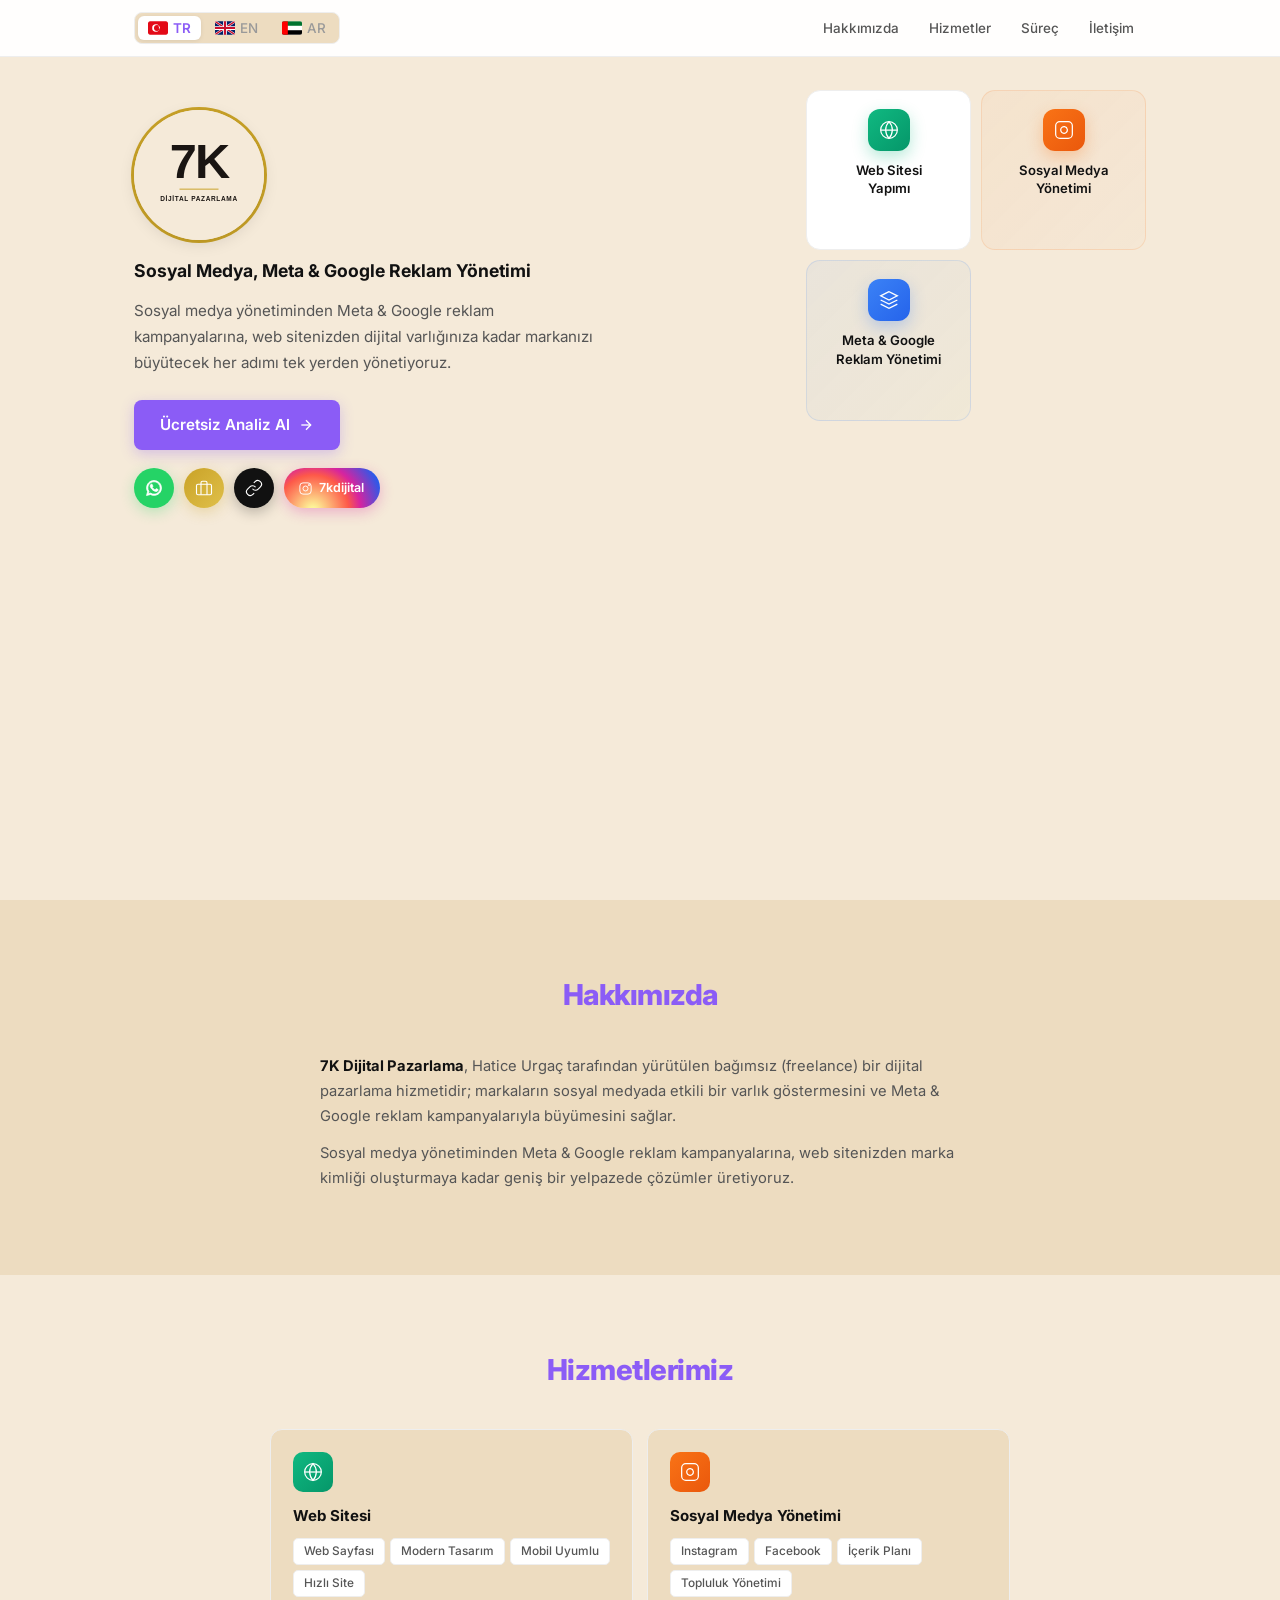
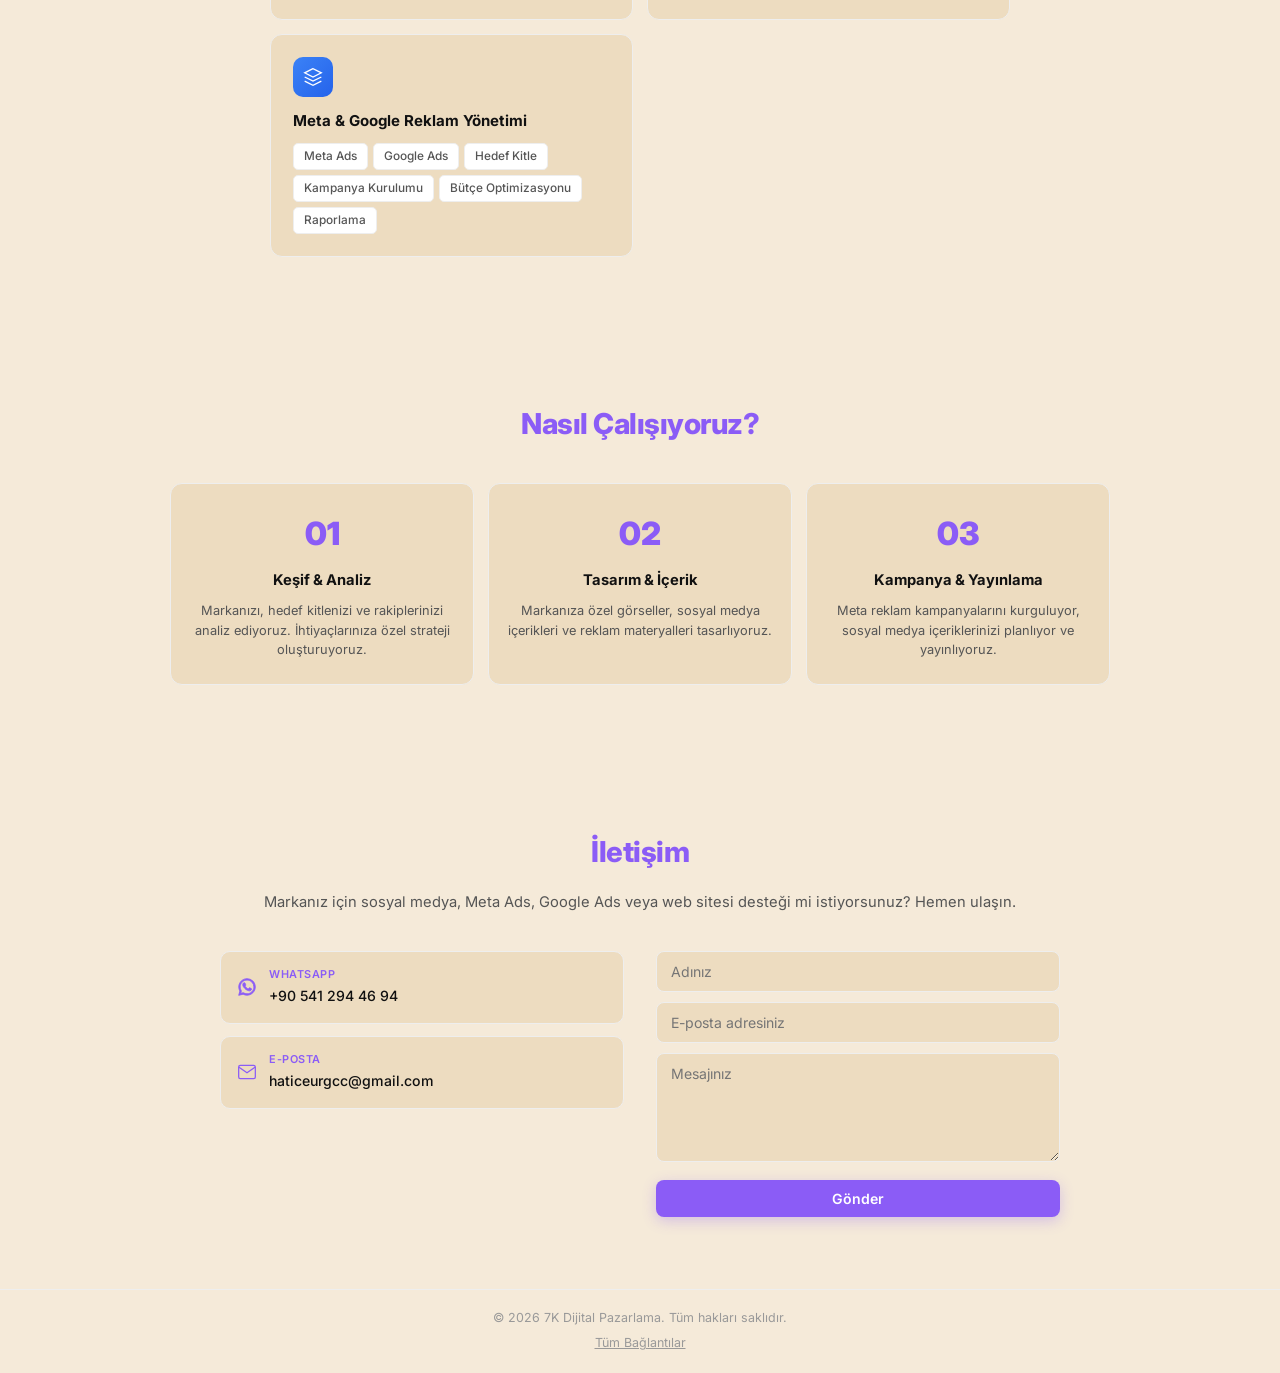
==== index.html @ 8bb09ef5 "Hakkimizda metni: ajans yerine bagimsiz/freelance hizmet olarak guncellendi (TR/EN/AR) Co-Authored-B" ====
<!DOCTYPE html>
<html lang="tr">
<head>
    <meta charset="UTF-8">
    <meta name="viewport" content="width=device-width, initial-scale=1.0">
    <meta name="description" content="7K Dijital Pazarlama - Sosyal medya yönetimi, Meta reklam ve Google Ads yönetimi, web sitesi hizmetleri. Markanızı dijitalde öne taşıyoruz.">
    <meta name="keywords" content="sosyal medya yönetimi, Meta reklam yönetimi, Google Ads, Google reklam yönetimi, marka kimliği, web sitesi tasarımı, 7k dijital pazarlama">
    <meta property="og:title" content="7K Dijital Pazarlama | Sosyal Medya, Meta & Google Reklam Yönetimi">
    <meta property="og:description" content="Sosyal medya yönetimi, Meta reklam ve Google Ads kampanyalarıyla markanızı bir adım öne taşıyoruz.">
    <meta property="og:type" content="website">
    <meta property="og:locale" content="tr_TR">
    <meta property="og:url" content="https://distylta.com/">
    <meta property="og:image" content="https://distylta.com/assets/7k-logo.svg">
    <meta name="twitter:card" content="summary_large_image">
    <meta name="twitter:title" content="7K Dijital Pazarlama | Sosyal Medya, Meta & Google Reklam Yönetimi">
    <meta name="twitter:description" content="Sosyal medya yönetimi, Meta reklam ve Google Ads kampanyalarıyla markanızı bir adım öne taşıyoruz.">
    <meta name="twitter:image" content="https://distylta.com/assets/7k-logo.svg">
    <link rel="icon" type="image/svg+xml" href="assets/favicon.svg">
    <link rel="canonical" href="https://distylta.com/">
    <title>7K Dijital Pazarlama | Sosyal Medya, Meta & Google Reklam Yönetimi</title>
    <link rel="stylesheet" href="style.css">
    <script type="application/ld+json">
    {
      "@context": "https://schema.org",
      "@type": "Organization",
      "name": "7K Dijital Pazarlama",
      "url": "https://distylta.com/",
      "logo": "https://distylta.com/assets/7k-logo.svg",
      "description": "Sosyal medya yönetimi, Meta reklam ve Google Ads yönetimi, web sitesi hizmetleri.",
      "sameAs": [
        "https://instagram.com/7kdijital"
      ]
    }
    </script>
    <link rel="preconnect" href="https://fonts.googleapis.com">
    <link rel="preconnect" href="https://fonts.gstatic.com" crossorigin>
    <link href="https://fonts.googleapis.com/css2?family=Inter:wght@300;400;500;600;700;800;900&display=swap" rel="stylesheet">
    <!-- Meta Pixel Code -->
    <script>
    !function(f,b,e,v,n,t,s)
    {if(f.fbq)return;n=f.fbq=function(){n.callMethod?
    n.callMethod.apply(n,arguments):n.queue.push(arguments)};
    if(!f._fbq)f._fbq=n;n.push=n;n.loaded=!0;n.version='2.0';
    n.queue=[];t=b.createElement(e);t.async=!0;
    t.src=v;s=b.getElementsByTagName(e)[0];
    s.parentNode.insertBefore(t,s)}(window, document,'script',
    'https://connect.facebook.net/en_US/fbevents.js');
    fbq('init', '1414947734023857');
    fbq('track', 'PageView');
    </script>
    <noscript><img height="1" width="1" style="display:none"
    src="https://www.facebook.com/tr?id=1414947734023857&ev=PageView&noscript=1"
    /></noscript>
    <!-- End Meta Pixel Code -->
</head>
<body>
    <nav class="navbar" id="navbar">
        <div class="nav-container">
            <div class="lang-switcher">
                <button class="lang-btn active" data-lang="tr">
                    <svg class="lang-flag" viewBox="0 0 24 16" width="20" height="14">
                        <rect width="24" height="16" fill="#E30A17" rx="2"/>
                        <circle cx="9.5" cy="8" r="4.5" fill="#fff"/>
                        <circle cx="10.8" cy="8" r="3.6" fill="#E30A17"/>
                        <polygon points="14.5,8 13,9.1 13.4,7.4 12.2,6.3 13.9,6.2" fill="#fff"/>
                    </svg>
                    TR
                </button>
                <button class="lang-btn" data-lang="en">
                    <svg class="lang-flag" viewBox="0 0 24 16" width="20" height="14">
                        <rect width="24" height="16" fill="#012169" rx="2"/>
                        <path d="M0,0 L24,16 M24,0 L0,16" stroke="#fff" stroke-width="2.8"/>
                        <path d="M0,0 L24,16 M24,0 L0,16" stroke="#C8102E" stroke-width="1.6"/>
                        <path d="M12,0 V16 M0,8 H24" stroke="#fff" stroke-width="4.5"/>
                        <path d="M12,0 V16 M0,8 H24" stroke="#C8102E" stroke-width="2.5"/>
                    </svg>
                    EN
                </button>
                <button class="lang-btn" data-lang="ar">
                    <svg class="lang-flag" viewBox="0 0 24 16" width="20" height="14">
                        <rect width="24" height="16" fill="#fff"/>
                        <rect y="0" width="24" height="5.33" fill="#00732F"/>
                        <rect y="10.67" width="24" height="5.33" fill="#000"/>
                        <rect width="7" height="16" fill="#FF0000"/>
                    </svg>
                    AR
                </button>
            </div>
            <button class="nav-toggle" id="navToggle" aria-label="Menüyü aç">
                <span></span><span></span><span></span>
            </button>
            <ul class="nav-links" id="navLinks">
                <li><a href="#about" data-i18n="nav-about">Hakkımızda</a></li>
                <li><a href="#services" data-i18n="nav-services">Hizmetler</a></li>
                <li><a href="#process" data-i18n="nav-process">Süreç</a></li>
                <li><a href="#contact" data-i18n="nav-contact">İletişim</a></li>
            </ul>
        </div>
    </nav>

    <section class="hero" id="hero">
        <div class="hero-content">
            <div class="hero-logo">
                <img src="assets/7k-logo.svg" alt="7K Dijital Pazarlama" class="hero-logo-img">
            </div>
            <h1 class="hero-title" data-i18n="hero-title">Sosyal Medya, Meta & Google Reklam Yönetimi</h1>
            <p class="hero-desc" data-i18n="hero-desc">Sosyal medya yönetiminden Meta & Google reklam kampanyalarına, web sitenizden dijital varlığınıza kadar markanızı büyütecek her adımı tek yerden yönetiyoruz.</p>
            <a href="https://wa.me/905412944694" target="_blank" rel="noopener" class="btn btn-primary btn-cta">
                <span data-i18n="cta-button">Ücretsiz Analiz Al</span>
                <svg viewBox="0 0 24 24" width="16" height="16" fill="none" stroke="currentColor" stroke-width="2"><path d="M5 12h14"/><path d="M12 5l7 7-7 7"/></svg>
            </a>
            <div class="hero-buttons">
                <a href="https://wa.me/905412944694" target="_blank" rel="noopener" class="btn btn-icon btn-whatsapp" aria-label="WhatsApp">
                    <svg viewBox="0 0 24 24" width="18" height="18" fill="currentColor"><path d="M12.04 2C6.58 2 2.13 6.45 2.13 11.91c0 1.75.46 3.45 1.32 4.95L2.05 22l5.25-1.38a9.9 9.9 0 0 0 4.74 1.21h.01c5.46 0 9.9-4.45 9.9-9.91 0-2.65-1.03-5.14-2.9-7.01A9.86 9.86 0 0 0 12.04 2m0 1.67c2.2 0 4.27.86 5.82 2.42a8.2 8.2 0 0 1 2.42 5.82c0 4.54-3.7 8.24-8.25 8.24a8.2 8.2 0 0 1-4.19-1.15l-.3-.18-3.12.82.83-3.04-.19-.31a8.18 8.18 0 0 1-1.26-4.4c0-4.55 3.7-8.22 8.24-8.22M8.53 6.9c-.17 0-.45.06-.68.32-.23.25-.9.88-.9 2.15s.92 2.49 1.05 2.66c.13.17 1.79 2.86 4.42 3.9 2.19.86 2.63.7 3.11.65.48-.04 1.54-.63 1.76-1.23.22-.6.22-1.12.15-1.23-.06-.1-.23-.17-.48-.3-.25-.13-1.54-.76-1.78-.85-.24-.09-.41-.13-.59.13-.17.25-.67.85-.82 1.02-.15.17-.3.19-.56.06-.25-.13-1.07-.4-2.03-1.26-.75-.67-1.26-1.5-1.4-1.75-.15-.25-.02-.39.11-.51.11-.11.25-.3.37-.44.12-.15.16-.25.24-.42.08-.17.04-.31-.02-.44-.06-.13-.59-1.44-.82-1.96-.21-.51-.43-.44-.59-.45z"/></svg>
                </a>
                <a href="portfoy.html" class="btn btn-icon btn-portfolio" aria-label="Portfolyo">
                    <svg viewBox="0 0 24 24" width="18" height="18" fill="none" stroke="currentColor" stroke-width="1.5"><rect x="2" y="7" width="20" height="14" rx="2"/><path d="M16 21V5a2 2 0 0 0-2-2h-4a2 2 0 0 0-2 2v16"/></svg>
                </a>
                <a href="links.html" class="btn btn-icon btn-links" aria-label="Tüm Bağlantılar">
                    <svg viewBox="0 0 24 24" width="18" height="18" fill="none" stroke="currentColor" stroke-width="1.5"><path d="M10 13a5 5 0 0 0 7.54.54l3-3a5 5 0 0 0-7.07-7.07l-1.72 1.71"/><path d="M14 11a5 5 0 0 0-7.54-.54l-3 3a5 5 0 0 0 7.07 7.07l1.71-1.71"/></svg>
                </a>
                <a href="https://instagram.com/7kdijital" target="_blank" rel="noopener" class="btn btn-instagram-pill" aria-label="Instagram - 7kdijital">
                    <svg viewBox="0 0 24 24" width="15" height="15" fill="none" stroke="currentColor" stroke-width="1.5"><rect x="3" y="3" width="18" height="18" rx="5"/><circle cx="12" cy="12" r="4"/><circle cx="17.5" cy="6.5" r="1"/></svg>
                    <span>7kdijital</span>
                </a>
            </div>
        </div>
        <div class="hero-visual">
            <div class="service-cards">
                <a href="#services" class="service-card" data-service="web">
                    <div class="card-glow"></div>
                    <div class="card-icon card-icon-green">
                        <svg viewBox="0 0 24 24" fill="none" stroke="currentColor" stroke-width="1.5"><circle cx="12" cy="12" r="10"/><path d="M2 12h20"/><path d="M12 2a15 15 0 0 1 4 10 15 15 0 0 1-4 10 15 15 0 0 1-4-10 15 15 0 0 1 4-10z"/></svg>
                    </div>
                    <span class="card-title" data-i18n="sphere-web">Web Sitesi<br>Yapımı</span>
                    <span class="card-arrow">
                        <svg viewBox="0 0 24 24" fill="none" stroke="currentColor" stroke-width="2"><path d="M5 12h14"/><path d="M12 5l7 7-7 7"/></svg>
                    </span>
                </a>
                <a href="#services" class="service-card" data-service="social">
                    <div class="card-glow"></div>
                    <div class="card-icon card-icon-orange">
                        <svg viewBox="0 0 24 24" fill="none" stroke="currentColor" stroke-width="1.5"><path d="M17 2H7a5 5 0 0 0-5 5v10a5 5 0 0 0 5 5h10a5 5 0 0 0 5-5V7a5 5 0 0 0-5-5z"/><path d="M16 11.37A4 4 0 1 1 12.63 8 4 4 0 0 1 16 11.37z"/><line x1="17.5" y1="6.5" x2="17.51" y2="6.5"/></svg>
                    </div>
                    <span class="card-title" data-i18n="sphere-social">Sosyal Medya<br>Yönetimi</span>
                    <span class="card-arrow">
                        <svg viewBox="0 0 24 24" fill="none" stroke="currentColor" stroke-width="2"><path d="M5 12h14"/><path d="M12 5l7 7-7 7"/></svg>
                    </span>
                </a>
                <a href="#services" class="service-card" data-service="ads">
                    <div class="card-glow"></div>
                    <div class="card-icon card-icon-blue">
                        <svg viewBox="0 0 24 24" fill="none" stroke="currentColor" stroke-width="1.5"><path d="M12 2L2 7l10 5 10-5-10-5z"/><path d="M2 17l10 5 10-5"/><path d="M2 12l10 5 10-5"/></svg>
                    </div>
                    <span class="card-title" data-i18n="sphere-ads">Meta & Google<br>Reklam Yönetimi</span>
                    <span class="card-arrow">
                        <svg viewBox="0 0 24 24" fill="none" stroke="currentColor" stroke-width="2"><path d="M5 12h14"/><path d="M12 5l7 7-7 7"/></svg>
                    </span>
                </a>
            </div>
        </div>
    </section>

    <section class="about" id="about">
        <div class="container">
            <h2 class="section-title" data-i18n="section-about">Hakkımızda</h2>
            <div class="about-grid">
                <div class="about-text">
                    <p data-i18n="about-p1"><strong>7K Dijital Pazarlama</strong>, Hatice Urgaç tarafından yürütülen bağımsız
                        (freelance) bir dijital pazarlama hizmetidir; markaların sosyal medyada etkili bir varlık göstermesini ve Meta & Google reklam kampanyalarıyla büyümesini sağlar.</p>
                    <p data-i18n="about-p2">Sosyal medya yönetiminden Meta & Google reklam kampanyalarına, web sitenizden marka kimliği oluşturmaya kadar geniş bir yelpazede çözümler üretiyoruz.</p>
                </div>
            </div>
        </div>
    </section>

    <section class="skills" id="services">
        <div class="container">
            <h2 class="section-title" data-i18n="section-services">Hizmetlerimiz</h2>
            <div class="skills-grid">
                <div class="skill-category">
                    <div class="skill-icon icon-green">
                        <svg viewBox="0 0 24 24" fill="none" stroke="currentColor" stroke-width="1.5">
                            <circle cx="12" cy="12" r="10"/><path d="M2 12h20"/><path d="M12 2a15 15 0 0 1 4 10 15 15 0 0 1-4 10 15 15 0 0 1-4-10 15 15 0 0 1 4-10z"/>
                        </svg>
                    </div>
                    <h3 data-i18n="service-web-title">Web Sitesi</h3>
                    <div class="skill-tags">
                        <span data-i18n="tag-web-page">Web Sayfası</span>
                        <span data-i18n="tag-modern-design">Modern Tasarım</span>
                        <span data-i18n="tag-responsive">Mobil Uyumlu</span>
                        <span data-i18n="tag-fast-site">Hızlı Site</span>
                    </div>
                </div>
                <div class="skill-category">
                    <div class="skill-icon icon-orange">
                        <svg viewBox="0 0 24 24" fill="none" stroke="currentColor" stroke-width="1.5">
                            <path d="M17 2H7a5 5 0 0 0-5 5v10a5 5 0 0 0 5 5h10a5 5 0 0 0 5-5V7a5 5 0 0 0-5-5z"/>
                            <path d="M16 11.37A4 4 0 1 1 12.63 8 4 4 0 0 1 16 11.37z"/>
                            <line x1="17.5" y1="6.5" x2="17.51" y2="6.5"/>
                        </svg>
                    </div>
                    <h3 data-i18n="service-social-title">Sosyal Medya Yönetimi</h3>
                    <div class="skill-tags">
                        <span>Instagram</span>
                        <span>Facebook</span>
                        <span data-i18n="tag-content-plan">İçerik Planı</span>
                        <span data-i18n="tag-community">Topluluk Yönetimi</span>
                    </div>
                </div>
                <div class="skill-category">
                    <div class="skill-icon icon-blue">
                        <svg viewBox="0 0 24 24" fill="none" stroke="currentColor" stroke-width="1.5">
                            <path d="M12 2L2 7l10 5 10-5-10-5z"/>
                            <path d="M2 17l10 5 10-5"/>
                            <path d="M2 12l10 5 10-5"/>
                        </svg>
                    </div>
                    <h3 data-i18n="service-meta-title">Meta & Google Reklam Yönetimi</h3>
                    <div class="skill-tags">
                        <span>Meta Ads</span>
                        <span>Google Ads</span>
                        <span data-i18n="tag-audience">Hedef Kitle</span>
                        <span data-i18n="tag-campaign-setup">Kampanya Kurulumu</span>
                        <span data-i18n="tag-budget-opt">Bütçe Optimizasyonu</span>
                        <span data-i18n="tag-reporting">Raporlama</span>
                    </div>
                </div>
            </div>
        </div>
    </section>

    <section class="experience" id="process">
        <div class="container">
            <h2 class="section-title" data-i18n="section-process">Nasıl Çalışıyoruz?</h2>
            <div class="steps-grid">
                <div class="step-card">
                    <div class="step-number">01</div>
                    <h3 data-i18n="step-1-title">Keşif & Analiz</h3>
                    <p data-i18n="step-1-desc">Markanızı, hedef kitlenizi ve rakiplerinizi analiz ediyoruz.
                        İhtiyaçlarınıza özel strateji oluşturuyoruz.</p>
                </div>
                <div class="step-card">
                    <div class="step-number">02</div>
                    <h3 data-i18n="step-2-title">Tasarım & İçerik</h3>
                    <p data-i18n="step-2-desc">Markanıza özel görseller, sosyal medya içerikleri
                        ve reklam materyalleri tasarlıyoruz.</p>
                </div>
                <div class="step-card">
                    <div class="step-number">03</div>
                    <h3 data-i18n="step-3-title">Kampanya & Yayınlama</h3>
                    <p data-i18n="step-3-desc">Meta reklam kampanyalarını kurguluyor, sosyal medya içeriklerinizi
                        planlıyor ve yayınlıyoruz.</p>
                </div>
            </div>
        </div>
    </section>

    <section class="contact" id="contact">
        <div class="container">
            <h2 class="section-title" data-i18n="section-contact">İletişim</h2>
            <p class="contact-desc" data-i18n="contact-desc">Markanız için sosyal medya, Meta Ads, Google Ads veya web sitesi desteği mi istiyorsunuz? Hemen ulaşın.</p>
            <div class="contact-grid">
                <div class="contact-info">
                    <div class="contact-item">
                        <svg class="contact-icon-fill" viewBox="0 0 24 24" width="18" height="18" fill="currentColor"><path d="M12.04 2C6.58 2 2.13 6.45 2.13 11.91c0 1.75.46 3.45 1.32 4.95L2.05 22l5.25-1.38a9.9 9.9 0 0 0 4.74 1.21h.01c5.46 0 9.9-4.45 9.9-9.91 0-2.65-1.03-5.14-2.9-7.01A9.86 9.86 0 0 0 12.04 2m0 1.67c2.2 0 4.27.86 5.82 2.42a8.2 8.2 0 0 1 2.42 5.82c0 4.54-3.7 8.24-8.25 8.24a8.2 8.2 0 0 1-4.19-1.15l-.3-.18-3.12.82.83-3.04-.19-.31a8.18 8.18 0 0 1-1.26-4.4c0-4.55 3.7-8.22 8.24-8.22M8.53 6.9c-.17 0-.45.06-.68.32-.23.25-.9.88-.9 2.15s.92 2.49 1.05 2.66c.13.17 1.79 2.86 4.42 3.9 2.19.86 2.63.7 3.11.65.48-.04 1.54-.63 1.76-1.23.22-.6.22-1.12.15-1.23-.06-.1-.23-.17-.48-.3-.25-.13-1.54-.76-1.78-.85-.24-.09-.41-.13-.59.13-.17.25-.67.85-.82 1.02-.15.17-.3.19-.56.06-.25-.13-1.07-.4-2.03-1.26-.75-.67-1.26-1.5-1.4-1.75-.15-.25-.02-.39.11-.51.11-.11.25-.3.37-.44.12-.15.16-.25.24-.42.08-.17.04-.31-.02-.44-.06-.13-.59-1.44-.82-1.96-.21-.51-.43-.44-.59-.45z"/></svg>
                        <div>
                            <span class="contact-label" data-i18n="contact-whatsapp-label">WhatsApp</span>
                            <a href="https://wa.me/905412944694" target="_blank" rel="noopener">+90 541 294 46 94</a>
                        </div>
                    </div>
                    <div class="contact-item">
                        <svg viewBox="0 0 24 24" fill="none" stroke="currentColor" stroke-width="1.5">
                            <path d="M4 4h16c1.1 0 2 .9 2 2v12c0 1.1-.9 2-2 2H4c-1.1 0-2-.9-2-2V6c0-1.1.9-2 2-2z"/>
                            <polyline points="22,6 12,13 2,6"/>
                        </svg>
                        <div>
                            <span class="contact-label" data-i18n="contact-email-label">E-posta</span>
                            <a href="mailto:haticeurgcc@gmail.com">haticeurgcc@gmail.com</a>
                        </div>
                    </div>
                </div>
                <form class="contact-form" id="contactForm" action="https://formsubmit.co/haticeurgcc@gmail.com" method="POST">
                    <input type="hidden" name="_subject" value="7K Dijital Pazarlama - Yeni İletişim Formu Mesajı">
                    <input type="hidden" name="_captcha" value="false">
                    <input type="hidden" name="_template" value="table">
                    <input type="hidden" name="_autoresponse" value="Formunuz başarılı şekilde oluşturuldu. En kısa sürede size dönüş yapacağız. Teşekkürler! — 7K Dijital Pazarlama">
                    <input type="hidden" name="_next" id="formNext" value="https://distylta.com/">
                    <div class="form-group">
                        <input type="text" name="name" id="name" data-i18n-ph="ph-name" placeholder="Adınız" required>
                    </div>
                    <div class="form-group">
                        <input type="email" name="email" id="email" data-i18n-ph="ph-email" placeholder="E-posta adresiniz" required>
                    </div>
                    <div class="form-group">
                        <textarea name="message" id="message" rows="5" data-i18n-ph="ph-message" placeholder="Mesajınız" required></textarea>
                    </div>
                    <button type="submit" class="btn btn-primary btn-full" data-i18n="btn-send">Gönder</button>
                </form>
            </div>
        </div>
    </section>

    <footer class="footer">
        <div class="container">
            <p data-i18n="footer">&copy; 2026 7K Dijital Pazarlama. Tüm hakları saklıdır.</p>
            <a href="links.html" class="footer-links-link">Tüm Bağlantılar</a>
        </div>
    </footer>

    <script src="script.js"></script>
</body>
</html>
---- style.css ----
* {
    margin: 0;
    padding: 0;
    box-sizing: border-box;
}

:root {
    --purple: #8b5cf6;
    --purple-dark: #7c3aed;
    --purple-light: #a78bfa;
    --purple-bg: rgba(139, 92, 246, 0.08);
    --pink: #ec4899;
    --pink-bg: rgba(236, 72, 153, 0.08);
    --orange: #f97316;
    --orange-bg: rgba(249, 115, 22, 0.08);
    --blue: #3b82f6;
    --blue-bg: rgba(59, 130, 246, 0.08);
    --green: #10b981;
    --green-bg: rgba(16, 185, 129, 0.08);
    --red: #ef4444;
    --red-bg: rgba(239, 68, 68, 0.08);
    --gold: #c9a227;
    --gold-bg: rgba(201, 162, 39, 0.08);
    --text: #111111;
    --text-light: #555555;
    --text-lighter: #999999;
    --bg: #f5ead9;
    --bg-alt: #eddcc0;
    --border: #eeeeee;
    --transition: 0.3s cubic-bezier(0.4, 0, 0.2, 1);
}

html {
    scroll-behavior: smooth;
    scroll-padding-top: 64px;
}

body {
    font-family: 'Inter', -apple-system, BlinkMacSystemFont, sans-serif;
    color: var(--text);
    background: var(--bg);
    line-height: 1.6;
    -webkit-font-smoothing: antialiased;
}

.container {
    max-width: 1060px;
    margin: 0 auto;
    padding: 0 24px;
}

/* ===================== NAVBAR ===================== */
.navbar {
    position: fixed;
    top: 0;
    left: 0;
    right: 0;
    z-index: 1000;
    background: rgba(255, 255, 255, 0.95);
    backdrop-filter: blur(12px);
    border-bottom: 1px solid var(--border);
}

.navbar.scrolled {
    box-shadow: 0 2px 16px rgba(0, 0, 0, 0.05);
}

.nav-container {
    max-width: 1060px;
    margin: 0 auto;
    padding: 0 24px;
    display: flex;
    align-items: center;
    justify-content: space-between;
    height: 56px;
}

.lang-switcher {
    display: flex;
    align-items: center;
    gap: 4px;
    background: var(--bg-alt);
    border: 1px solid var(--border);
    border-radius: 8px;
    padding: 3px;
}

.lang-btn {
    display: flex;
    align-items: center;
    gap: 5px;
    padding: 4px 10px;
    border: none;
    border-radius: 6px;
    background: transparent;
    font-family: inherit;
    font-size: 0.84rem;
    font-weight: 500;
    color: var(--text-lighter);
    cursor: pointer;
    transition: var(--transition);
    white-space: nowrap;
}

.lang-btn:hover {
    color: var(--text-light);
    background: rgba(0, 0, 0, 0.03);
}

.lang-btn.active {
    color: var(--purple);
    background: white;
    box-shadow: 0 1px 4px rgba(0, 0, 0, 0.08);
    font-weight: 600;
}

.lang-flag {
    flex-shrink: 0;
    border-radius: 2px;
    overflow: hidden;
}

.nav-links {
    display: flex;
    list-style: none;
    gap: 6px;
}

.nav-links a {
    text-decoration: none;
    color: var(--text-light);
    font-size: 0.84rem;
    font-weight: 500;
    padding: 6px 12px;
    border-radius: 6px;
    transition: var(--transition);
}

.nav-links a:hover,
.nav-links a.active {
    color: var(--purple);
    background: var(--purple-bg);
}

.nav-upload-link {
    color: var(--text-light);
    font-size: 0.78rem;
    font-weight: 500;
    cursor: pointer;
    padding: 6px 12px;
    border-radius: 6px;
    transition: var(--transition);
}

.nav-upload-link:hover {
    background: var(--purple-bg);
}

.nav-toggle {
    display: none;
    flex-direction: column;
    gap: 4px;
    background: none;
    border: none;
    cursor: pointer;
    padding: 4px;
}

.nav-toggle span {
    width: 20px;
    height: 2px;
    background: var(--text);
    border-radius: 2px;
}

/* ===================== HERO ===================== */
.hero {
    min-height: 100vh;
    display: flex;
    align-items: flex-start;
    padding: 90px 24px 40px;
    max-width: 1060px;
    margin: 0 auto;
    gap: 40px;
}

.hero-content {
    flex: 1;
    min-width: 0;
}

.hero-logo {
    margin-bottom: 18px;
    margin-top: 20px;
}

.hero-logo-img {
    display: block;
    width: clamp(90px, 8vw + 60px, 130px);
    height: clamp(90px, 8vw + 60px, 130px);
    object-fit: cover;
    border-radius: 50%;
    box-shadow: 0 4px 16px rgba(0, 0, 0, 0.1), 0 0 0 3px #c9a227;
}

.hero-title,
h1.hero-title {
    font-size: 1.1rem;
    font-weight: 700;
    color: var(--text);
    margin-bottom: 14px;
    line-height: 1.5;
}

.hero-desc {
    font-size: 0.95rem;
    color: var(--text-light);
    max-width: 460px;
    line-height: 1.7;
    margin-bottom: 24px;
}

.hero-buttons {
    display: flex;
    flex-wrap: wrap;
    gap: 10px;
    margin-bottom: 32px;
}

.btn {
    display: inline-flex;
    align-items: center;
    padding: 10px 22px;
    border-radius: 8px;
    font-size: 0.88rem;
    font-weight: 600;
    text-decoration: none;
    transition: var(--transition);
    cursor: pointer;
    border: none;
    font-family: inherit;
}

.btn-primary {
    background: var(--purple);
    color: white;
    box-shadow: 0 4px 14px rgba(139, 92, 246, 0.3);
}

.btn-primary:hover {
    background: var(--purple-dark);
    transform: translateY(-1px);
    box-shadow: 0 6px 20px rgba(139, 92, 246, 0.4);
}

.btn-cta {
    gap: 8px;
    font-size: 0.95rem;
    padding: 13px 26px;
    margin-bottom: 18px;
}

.btn-cta svg { stroke: white; }

.btn-whatsapp {
    background: #25d366;
    color: white;
    box-shadow: 0 4px 14px rgba(37, 211, 102, 0.3);
}

.btn-icon {
    width: 40px;
    height: 40px;
    padding: 0;
    border-radius: 50%;
    justify-content: center;
}

.btn-icon svg { stroke: white; }

.btn-instagram {
    background: radial-gradient(circle at 30% 107%, #fdf497 0%, #fdf497 5%, #fd5949 45%, #d6249f 60%, #285AEB 90%);
    box-shadow: 0 4px 14px rgba(214, 36, 159, 0.3);
}

.btn-instagram:hover {
    transform: translateY(-1px);
    box-shadow: 0 6px 20px rgba(214, 36, 159, 0.4);
}

.btn-instagram-pill {
    display: inline-flex;
    align-items: center;
    gap: 6px;
    height: 40px;
    padding: 0 16px 0 14px;
    border-radius: 20px;
    font-size: 0.78rem;
    font-weight: 600;
    color: white;
    text-decoration: none;
    background: radial-gradient(circle at 30% 107%, #fdf497 0%, #fdf497 5%, #fd5949 45%, #d6249f 60%, #285AEB 90%);
    box-shadow: 0 4px 14px rgba(214, 36, 159, 0.3);
    transition: var(--transition);
}

.btn-instagram-pill svg { stroke: white; }

.btn-instagram-pill:hover {
    transform: translateY(-1px);
    box-shadow: 0 6px 20px rgba(214, 36, 159, 0.4);
}

.btn-portfolio {
    background: linear-gradient(135deg, var(--gold), #e0c04a);
    box-shadow: 0 4px 14px rgba(201, 162, 39, 0.3);
}

.btn-portfolio:hover {
    transform: translateY(-1px);
    box-shadow: 0 6px 20px rgba(201, 162, 39, 0.4);
}

.btn-links {
    background: #111111;
    box-shadow: 0 4px 14px rgba(0, 0, 0, 0.25);
}

.btn-links:hover {
    transform: translateY(-1px);
    box-shadow: 0 6px 20px rgba(0, 0, 0, 0.35);
}

.btn-telegram {
    background: #26A5E4;
    box-shadow: 0 4px 14px rgba(38, 165, 228, 0.3);
}

.btn-telegram:hover {
    background: #1e8fc9;
    transform: translateY(-1px);
    box-shadow: 0 6px 20px rgba(38, 165, 228, 0.4);
}

.btn-whatsapp:hover {
    background: #1ebe59;
    transform: translateY(-1px);
    box-shadow: 0 6px 20px rgba(37, 211, 102, 0.4);
}

.btn-outline {
    background: white;
    color: var(--purple);
    border: 1.5px solid var(--purple-light);
}

.btn-outline:hover {
    background: var(--purple-bg);
}

.btn-full {
    width: 100%;
    justify-content: center;
}

/* ===================== HERO VISUAL - SERVICE CARDS ===================== */
.hero-visual {
    flex: 0 0 340px;
    display: flex;
    flex-direction: column;
    gap: 16px;
}

.service-cards {
    display: grid;
    grid-template-columns: 1fr 1fr;
    gap: 10px;
    width: 100%;
    max-width: 340px;
}


.service-card {
    position: relative;
    background: white;
    border: 1.5px solid var(--border);
    border-radius: 14px;
    padding: 18px 12px 16px;
    display: flex;
    flex-direction: column;
    align-items: center;
    gap: 10px;
    cursor: pointer;
    transition: all 0.4s cubic-bezier(0.4, 0, 0.2, 1);
    text-decoration: none;
    color: inherit;
    overflow: hidden;
    font-family: inherit;
}

.card-glow {
    position: absolute;
    top: -50%;
    left: -50%;
    width: 200%;
    height: 200%;
    border-radius: 50%;
    opacity: 0;
    transition: opacity 0.5s ease;
    pointer-events: none;
}

.service-card:hover .card-glow {
    opacity: 1;
}

.service-card:hover {
    transform: translateY(-6px);
    box-shadow: 0 16px 40px rgba(0, 0, 0, 0.1);
    border-color: transparent;
}

.service-card[data-service="ai"] .card-glow { background: radial-gradient(circle, rgba(139,92,246,0.08) 0%, transparent 70%); }
.service-card[data-service="social"] .card-glow { background: radial-gradient(circle, rgba(249,115,22,0.08) 0%, transparent 70%); }
.service-card[data-service="meta"] .card-glow { background: radial-gradient(circle, rgba(59,130,246,0.08) 0%, transparent 70%); }
.service-card[data-service="ads"] .card-glow { background: radial-gradient(circle, rgba(59,130,246,0.08) 0%, transparent 70%); }
.service-card.card-link .card-glow { background: radial-gradient(circle, rgba(201,162,39,0.08) 0%, transparent 70%); }
.service-card[data-service="invoice"] .card-glow { background: radial-gradient(circle, rgba(16,185,129,0.08) 0%, transparent 70%); }

.service-card[data-service="ai"] {
    background: linear-gradient(135deg, rgba(139,92,246,0.06), rgba(139,92,246,0.02));
    border-color: rgba(139,92,246,0.15);
}
.service-card[data-service="ai"]:hover {
    background: linear-gradient(135deg, rgba(139,92,246,0.12), rgba(139,92,246,0.04));
    box-shadow: 0 12px 32px rgba(139, 92, 246, 0.18);
    border-color: var(--purple-light);
}

.service-card[data-service="social"] {
    background: linear-gradient(135deg, rgba(249,115,22,0.06), rgba(249,115,22,0.02));
    border-color: rgba(249,115,22,0.15);
}
.service-card[data-service="social"]:hover {
    background: linear-gradient(135deg, rgba(249,115,22,0.12), rgba(249,115,22,0.04));
    box-shadow: 0 12px 32px rgba(249, 115, 22, 0.18);
    border-color: var(--orange);
}

.service-card[data-service="meta"] {
    background: linear-gradient(135deg, rgba(59,130,246,0.06), rgba(59,130,246,0.02));
    border-color: rgba(59,130,246,0.15);
}
.service-card[data-service="meta"]:hover {
    background: linear-gradient(135deg, rgba(59,130,246,0.12), rgba(59,130,246,0.04));
    box-shadow: 0 12px 32px rgba(59, 130, 246, 0.18);
    border-color: var(--blue);
}

.service-card[data-service="ads"] {
    background: linear-gradient(135deg, rgba(59,130,246,0.06), rgba(16,185,129,0.02));
    border-color: rgba(59,130,246,0.15);
}
.service-card[data-service="ads"]:hover {
    background: linear-gradient(135deg, rgba(59,130,246,0.12), rgba(16,185,129,0.04));
    box-shadow: 0 12px 32px rgba(59, 130, 246, 0.18);
    border-color: var(--blue);
}

.service-card.card-link {
    background: linear-gradient(135deg, rgba(201,162,39,0.06), rgba(201,162,39,0.02));
    border-color: rgba(201,162,39,0.15);
}
.service-card.card-link:hover {
    background: linear-gradient(135deg, rgba(201,162,39,0.12), rgba(201,162,39,0.04));
    box-shadow: 0 12px 32px rgba(201, 162, 39, 0.18);
    border-color: var(--gold);
}

.service-card[data-service="invoice"] {
    background: linear-gradient(135deg, rgba(16,185,129,0.06), rgba(16,185,129,0.02));
    border-color: rgba(16,185,129,0.15);
}
.service-card[data-service="invoice"]:hover {
    background: linear-gradient(135deg, rgba(16,185,129,0.12), rgba(16,185,129,0.04));
    box-shadow: 0 12px 32px rgba(16, 185, 129, 0.18);
    border-color: var(--green);
}

.card-icon {
    width: 42px;
    height: 42px;
    border-radius: 12px;
    display: flex;
    align-items: center;
    justify-content: center;
    transition: transform 0.35s ease;
}

.card-icon svg {
    width: 20px;
    height: 20px;
    stroke: white;
}

.card-icon-purple { background: linear-gradient(135deg, #8b5cf6, #7c3aed); box-shadow: 0 6px 16px rgba(139, 92, 246, 0.3); }
.card-icon-orange { background: linear-gradient(135deg, #f97316, #ea580c); box-shadow: 0 6px 16px rgba(249, 115, 22, 0.3); }
.card-icon-blue { background: linear-gradient(135deg, #3b82f6, #2563eb); box-shadow: 0 6px 16px rgba(59, 130, 246, 0.3); }
.card-icon-green { background: linear-gradient(135deg, #10b981, #059669); box-shadow: 0 6px 16px rgba(16, 185, 129, 0.3); }
.card-icon-gold { background: linear-gradient(135deg, #c9a227, #e0c04a); box-shadow: 0 6px 16px rgba(201, 162, 39, 0.3); }

.card-title {
    font-size: 0.82rem;
    font-weight: 600;
    text-align: center;
    line-height: 1.4;
    color: var(--text);
    transition: var(--transition);
}

.card-arrow {
    opacity: 0;
    transform: translateX(-6px);
    transition: all 0.3s ease;
}

.card-arrow svg {
    width: 16px;
    height: 16px;
    stroke: var(--text-lighter);
}

.service-card:hover .card-arrow {
    opacity: 1;
    transform: translateX(0);
}

.service-card[data-service="ai"]:hover .card-arrow svg { stroke: var(--purple); }
.service-card[data-service="social"]:hover .card-arrow svg { stroke: var(--orange); }
.service-card[data-service="meta"]:hover .card-arrow svg { stroke: var(--blue); }
.service-card[data-service="ads"]:hover .card-arrow svg { stroke: var(--blue); }
.service-card.card-link:hover .card-arrow svg { stroke: var(--gold); }
.service-card[data-service="invoice"]:hover .card-arrow svg { stroke: var(--green); }

/* ===================== SECTIONS ===================== */
.section-title {
    font-size: 1.8rem;
    font-weight: 800;
    margin-bottom: 36px;
    text-align: center;
    color: var(--purple);
    letter-spacing: -0.5px;
}

/* ===================== ABOUT ===================== */
.about {
    padding: 72px 0;
    background: var(--bg-alt);
}

.about-grid {
    max-width: 640px;
    margin: 0 auto;
}

.about-text p {
    color: var(--text-light);
    margin-bottom: 12px;
    font-size: 0.92rem;
    line-height: 1.7;
}

.about-text strong {
    color: var(--text);
}

.about-details {
    display: flex;
    gap: 16px;
    margin-top: 16px;
    flex-wrap: wrap;
}

.detail {
    background: white;
    border: 1px solid var(--border);
    border-radius: 8px;
    padding: 10px 16px;
}

.detail-label {
    font-weight: 700;
    font-size: 0.68rem;
    color: var(--purple);
    text-transform: uppercase;
    letter-spacing: 0.5px;
    display: block;
    margin-bottom: 1px;
}

.detail-value {
    color: var(--text);
    font-size: 0.84rem;
    font-weight: 500;
}

/* ===================== SERVICES ===================== */
.skills {
    padding: 72px 0;
}

.skills-grid {
    display: grid;
    grid-template-columns: repeat(2, 1fr);
    gap: 14px;
    max-width: 740px;
    margin: 0 auto;
}

.skill-category {
    background: var(--bg-alt);
    border: 1px solid var(--border);
    border-radius: 12px;
    padding: 22px;
    transition: var(--transition);
}

.skill-category:hover {
    transform: translateY(-3px);
    box-shadow: 0 8px 24px rgba(0, 0, 0, 0.06);
    border-color: var(--purple-light);
}

.skill-icon {
    width: 40px;
    height: 40px;
    border-radius: 10px;
    display: flex;
    align-items: center;
    justify-content: center;
    margin-bottom: 12px;
}

.skill-icon svg {
    width: 20px;
    height: 20px;
    stroke: white;
}

.icon-purple { background: linear-gradient(135deg, #8b5cf6, #7c3aed); }
.icon-pink { background: linear-gradient(135deg, #ec4899, #db2777); }
.icon-orange { background: linear-gradient(135deg, #f97316, #ea580c); }
.icon-blue { background: linear-gradient(135deg, #3b82f6, #2563eb); }
.icon-green { background: linear-gradient(135deg, #10b981, #059669); }
.icon-red { background: linear-gradient(135deg, #ef4444, #dc2626); }
.icon-gold { background: linear-gradient(135deg, #c9a227, #e0c04a); }

.skill-category h3 {
    font-size: 0.94rem;
    font-weight: 700;
    margin-bottom: 10px;
}

.skill-tags {
    display: flex;
    flex-wrap: wrap;
    gap: 5px;
}

.skill-tags span {
    background: white;
    color: var(--text-light);
    padding: 3px 10px;
    border-radius: 5px;
    font-size: 0.74rem;
    font-weight: 500;
    border: 1px solid var(--border);
}

/* ===================== PROJECTS ===================== */
.projects {
    padding: 72px 0;
    background: var(--bg-alt);
}

.projects-grid {
    display: grid;
    grid-template-columns: repeat(2, 1fr);
    gap: 14px;
}

.project-card {
    background: white;
    border: 1px solid var(--border);
    border-radius: 12px;
    padding: 22px;
    transition: var(--transition);
}

.project-card:hover {
    transform: translateY(-3px);
    box-shadow: 0 8px 24px rgba(0, 0, 0, 0.06);
    border-color: var(--purple-light);
}

.project-header {
    display: flex;
    justify-content: space-between;
    align-items: flex-start;
    margin-bottom: 12px;
}

.project-icon {
    width: 40px;
    height: 40px;
    border-radius: 10px;
    display: flex;
    align-items: center;
    justify-content: center;
}

.project-icon svg {
    width: 20px;
    height: 20px;
    stroke: white;
}

.project-link {
    color: var(--text-lighter);
    transition: var(--transition);
}

.project-link:hover {
    color: var(--purple);
}

.project-link svg {
    width: 18px;
    height: 18px;
}

.project-card h3 {
    font-size: 0.98rem;
    font-weight: 700;
    margin-bottom: 6px;
}

.project-card p {
    color: var(--text-light);
    font-size: 0.84rem;
    line-height: 1.6;
    margin-bottom: 12px;
}

.project-tags {
    display: flex;
    flex-wrap: wrap;
    gap: 5px;
}

.project-tags span {
    background: var(--purple-bg);
    color: var(--purple-dark);
    padding: 3px 10px;
    border-radius: 5px;
    font-size: 0.72rem;
    font-weight: 500;
}

/* ===================== GALLERY ===================== */

.gallery-grid video {
    width: 100%;
    aspect-ratio: 16 / 9;
    border-radius: 8px;
    border: 1px solid var(--border);
    background: #000;
}

/* ===================== PROCESS ===================== */
.experience {
    padding: 72px 0;
    background: var(--bg);
}

.steps-grid {
    display: grid;
    grid-template-columns: repeat(3, 1fr);
    gap: 14px;
    max-width: 940px;
    margin: 0 auto;
}

.step-card {
    background: var(--bg-alt);
    border: 1px solid var(--border);
    border-radius: 12px;
    padding: 24px 18px;
    text-align: center;
    transition: var(--transition);
}

.step-card:hover {
    transform: translateY(-3px);
    box-shadow: 0 8px 24px rgba(0, 0, 0, 0.06);
    border-color: var(--purple-light);
}

.step-number {
    font-size: 2rem;
    font-weight: 900;
    color: var(--purple);
    margin-bottom: 10px;
}

.step-card h3 {
    font-size: 0.92rem;
    font-weight: 700;
    margin-bottom: 8px;
    color: var(--text);
}

.step-card p {
    font-size: 0.8rem;
    color: var(--text-light);
    line-height: 1.55;
}

/* ===================== CONTACT ===================== */
.contact {
    padding: 72px 0;
}

.contact-desc {
    text-align: center;
    color: var(--text-light);
    margin-top: -20px;
    margin-bottom: 36px;
    font-size: 0.92rem;
}

.contact-grid {
    display: grid;
    grid-template-columns: 1fr 1fr;
    gap: 32px;
    max-width: 840px;
    margin: 0 auto;
}

.contact-info {
    display: flex;
    flex-direction: column;
    gap: 12px;
}

.contact-item {
    display: flex;
    align-items: center;
    gap: 12px;
    background: var(--bg-alt);
    padding: 14px 16px;
    border-radius: 10px;
    border: 1px solid var(--border);
    transition: var(--transition);
}

.contact-item:hover {
    border-color: var(--purple-light);
}

.contact-item svg {
    width: 20px;
    height: 20px;
    stroke: var(--purple);
    flex-shrink: 0;
}

.contact-item svg.contact-icon-fill {
    fill: var(--purple);
}

.contact-label {
    display: block;
    font-size: 0.68rem;
    color: var(--purple);
    font-weight: 600;
    text-transform: uppercase;
    letter-spacing: 0.5px;
}

.contact-item a {
    color: var(--text);
    text-decoration: none;
    font-size: 0.88rem;
    font-weight: 500;
    transition: var(--transition);
}

.contact-item a:hover {
    color: var(--purple);
}

.contact-item span:not(.contact-label) {
    color: var(--text);
    font-size: 0.88rem;
    font-weight: 500;
}

.contact-form {
    display: flex;
    flex-direction: column;
    gap: 10px;
}

.form-group input,
.form-group textarea {
    width: 100%;
    padding: 11px 14px;
    border: 1.5px solid var(--border);
    border-radius: 8px;
    font-family: inherit;
    font-size: 0.88rem;
    color: var(--text);
    background: var(--bg-alt);
    transition: var(--transition);
    outline: none;
}

.form-group input:focus,
.form-group textarea:focus {
    border-color: var(--purple);
    box-shadow: 0 0 0 3px rgba(139, 92, 246, 0.1);
}

.form-group textarea {
    resize: vertical;
    min-height: 100px;
}

/* ===================== FOOTER ===================== */
.footer {
    padding: 18px 0;
    text-align: center;
    border-top: 1px solid var(--border);
}

.footer p {
    color: var(--text-lighter);
    font-size: 0.78rem;
}

.footer-links-link {
    display: inline-block;
    margin-top: 6px;
    color: var(--text-lighter);
    font-size: 0.78rem;
    text-decoration: underline;
}

/* ===================== ANIMATIONS ===================== */
.fade-in {
    opacity: 0;
    transform: translateY(16px);
    transition: opacity 0.5s ease, transform 0.5s ease;
}

.fade-in.visible {
    opacity: 1;
    transform: translateY(0);
}

/* ===================== RESPONSIVE ===================== */
@media (max-width: 900px) {
    .hero {
        flex-direction: column;
        text-align: center;
        padding-top: 80px;
        gap: 32px;
    }

    .hero-desc { margin: 0 auto 24px; }
    .hero-buttons { justify-content: center; }

    .hero-visual {
        flex: 0 0 auto;
        width: 100%;
        max-width: 340px;
        margin: 0 auto;
    }

    .service-cards {
        width: 100%;
        max-width: 340px;
        margin: 0 auto;
    }

    .about-details { justify-content: center; flex-wrap: wrap; }
    .skills-grid { grid-template-columns: repeat(2, 1fr); }
    .projects-grid { grid-template-columns: 1fr; }
    .steps-grid { grid-template-columns: repeat(2, 1fr); }
    .contact-grid { grid-template-columns: 1fr; gap: 24px; }
}

@media (max-width: 640px) {
    .nav-links {
        display: none;
        position: absolute;
        top: 56px;
        left: 0;
        right: 0;
        background: rgba(255, 255, 255, 0.98);
        backdrop-filter: blur(12px);
        flex-direction: column;
        padding: 12px 20px;
        gap: 2px;
        border-bottom: 1px solid var(--border);
    }

    .nav-links.open { display: flex; }
    .nav-toggle { display: flex; }
    .lang-btn { font-size: 0.78rem; padding: 3px 8px; }
    .lang-flag { width: 16px !important; height: 11px !important; }
    .hero-title { font-size: 0.95rem; }
    .hero-desc { font-size: 0.88rem; }
    .skills-grid { grid-template-columns: 1fr; }
    .steps-grid { grid-template-columns: 1fr 1fr; }
    .section-title { font-size: 1.4rem; }

    .service-cards { gap: 10px; }
    .service-card { padding: 16px 12px 14px; }
    .card-icon { width: 38px; height: 38px; border-radius: 10px; }
    .card-icon svg { width: 18px; height: 18px; }
    .card-title { font-size: 0.75rem; }


    .about-details { gap: 10px; }
    .detail { padding: 8px 12px; }
    .contact-item { padding: 10px 12px; }
    .step-card { padding: 18px 14px; }
    .step-number { font-size: 1.6rem; }
}

@media (max-width: 400px) {
    .container { padding: 0 16px; }
    .hero { padding: 74px 16px 30px; }
    .hero-title { font-size: 0.88rem; }
    .section-title { font-size: 1.2rem; }
    .service-card { padding: 14px 10px 12px; }
    .card-title { font-size: 0.7rem; }
    .project-card { padding: 16px; }
    .project-card h3 { font-size: 0.88rem; }
    .project-card p { font-size: 0.78rem; }
    .steps-grid { grid-template-columns: 1fr; }
    .btn { padding: 9px 18px; font-size: 0.82rem; }
}
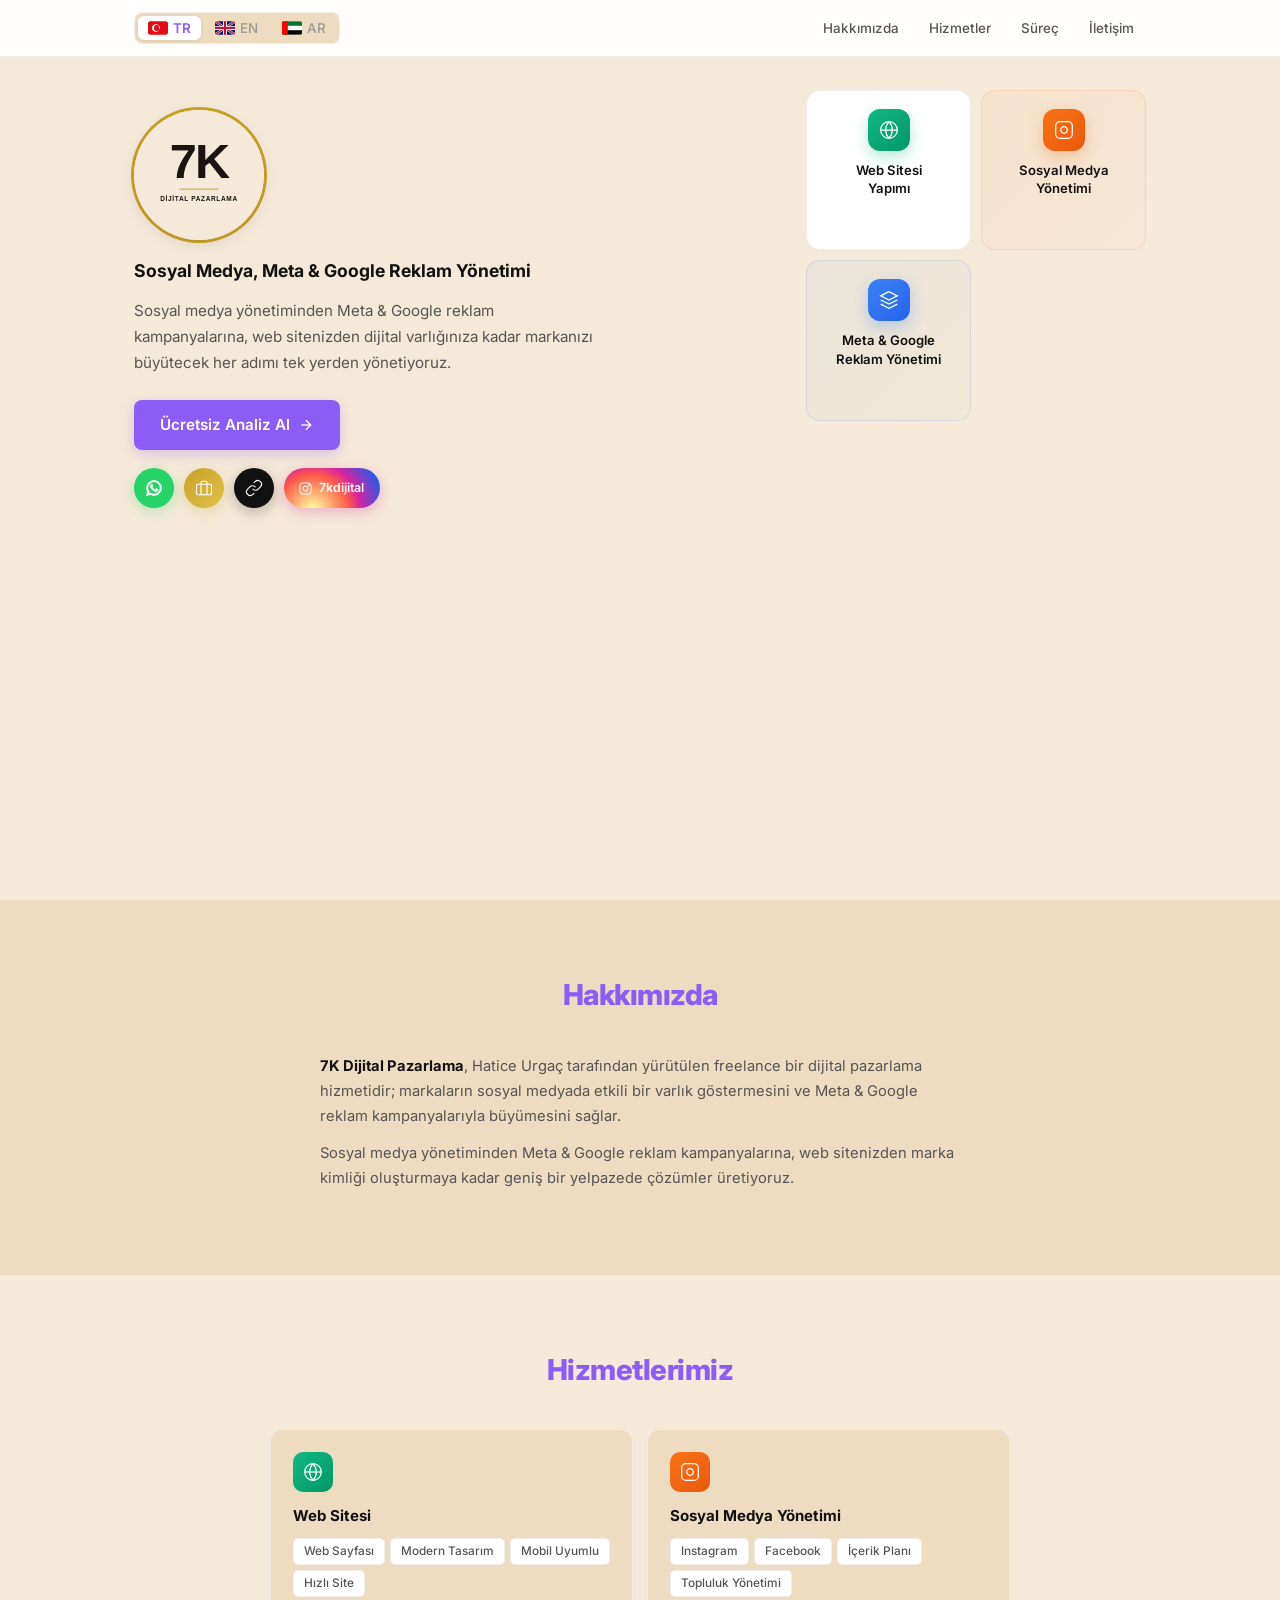
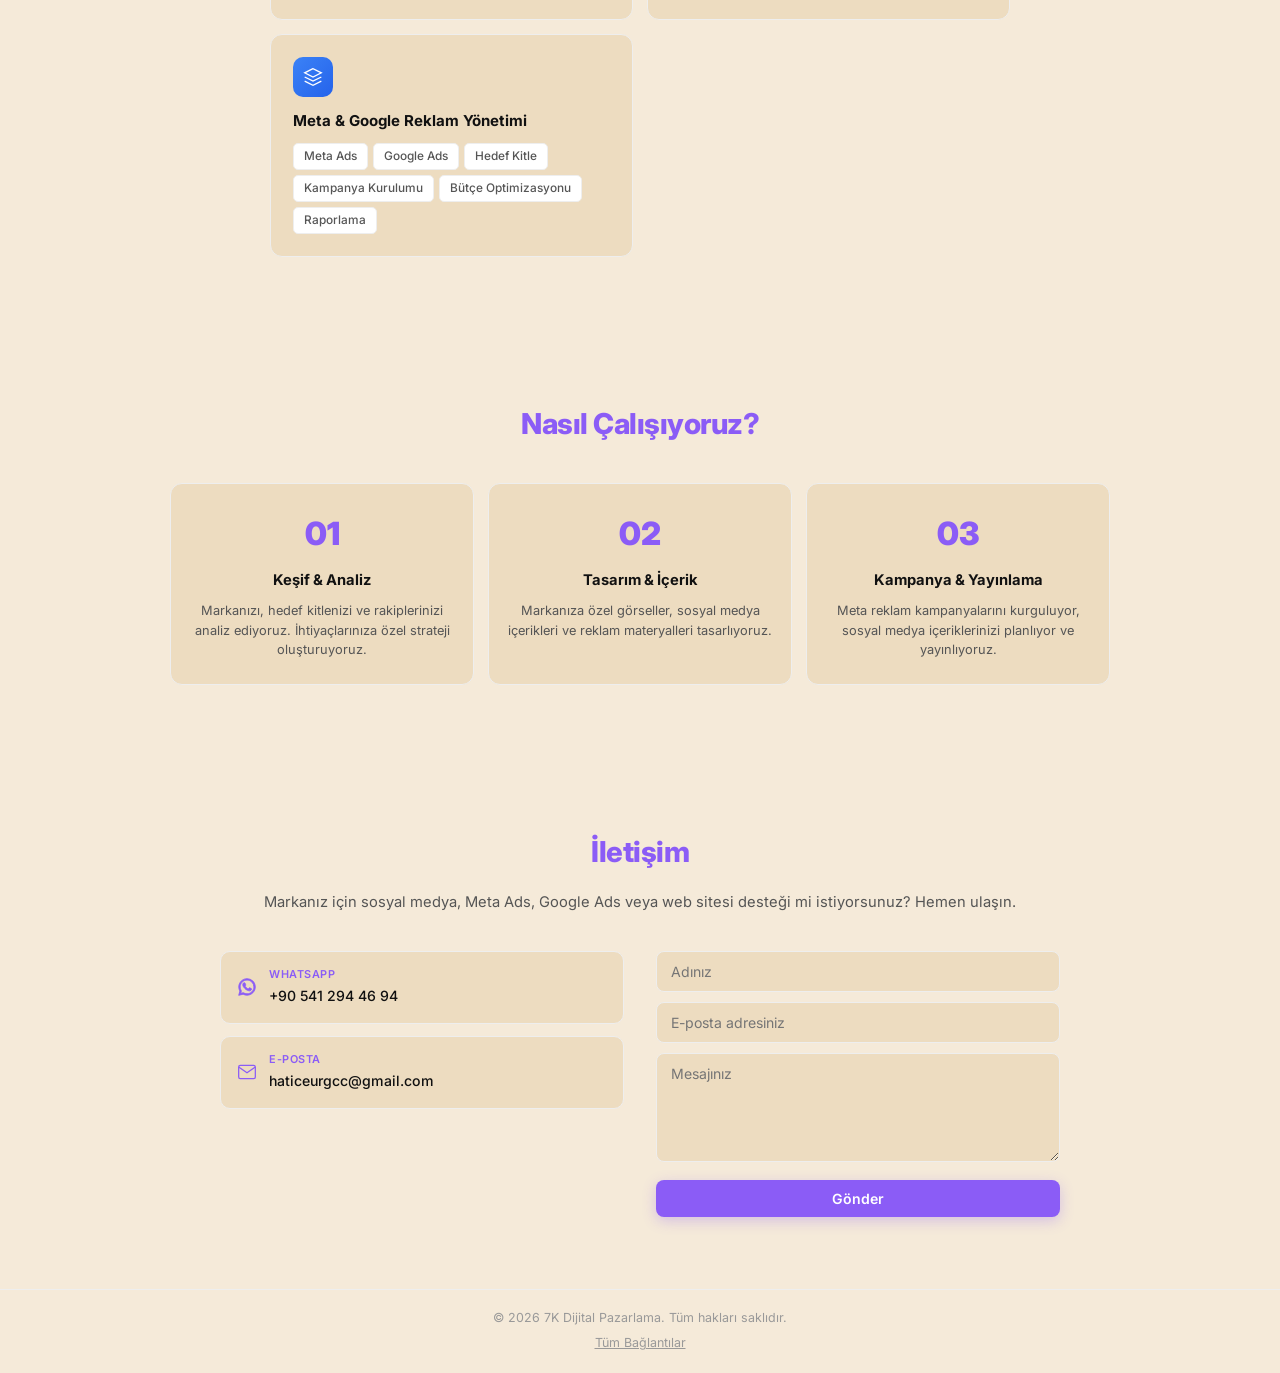
==== commit 5d9253c2: "Hakkimizda: 'bagimsiz' kelimesi kaldirildi, sadece freelance kaldi Co-Authored-By: Claude Sonnet 5 <" ====
--- a/index.html
+++ b/index.html
@@ -166,8 +166,8 @@
             <h2 class="section-title" data-i18n="section-about">Hakkımızda</h2>
             <div class="about-grid">
                 <div class="about-text">
-                    <p data-i18n="about-p1"><strong>7K Dijital Pazarlama</strong>, Hatice Urgaç tarafından yürütülen bağımsız
-                        (freelance) bir dijital pazarlama hizmetidir; markaların sosyal medyada etkili bir varlık göstermesini ve Meta & Google reklam kampanyalarıyla büyümesini sağlar.</p>
+                    <p data-i18n="about-p1"><strong>7K Dijital Pazarlama</strong>, Hatice Urgaç tarafından yürütülen freelance
+                        bir dijital pazarlama hizmetidir; markaların sosyal medyada etkili bir varlık göstermesini ve Meta & Google reklam kampanyalarıyla büyümesini sağlar.</p>
                     <p data-i18n="about-p2">Sosyal medya yönetiminden Meta & Google reklam kampanyalarına, web sitenizden marka kimliği oluşturmaya kadar geniş bir yelpazede çözümler üretiyoruz.</p>
                 </div>
             </div>
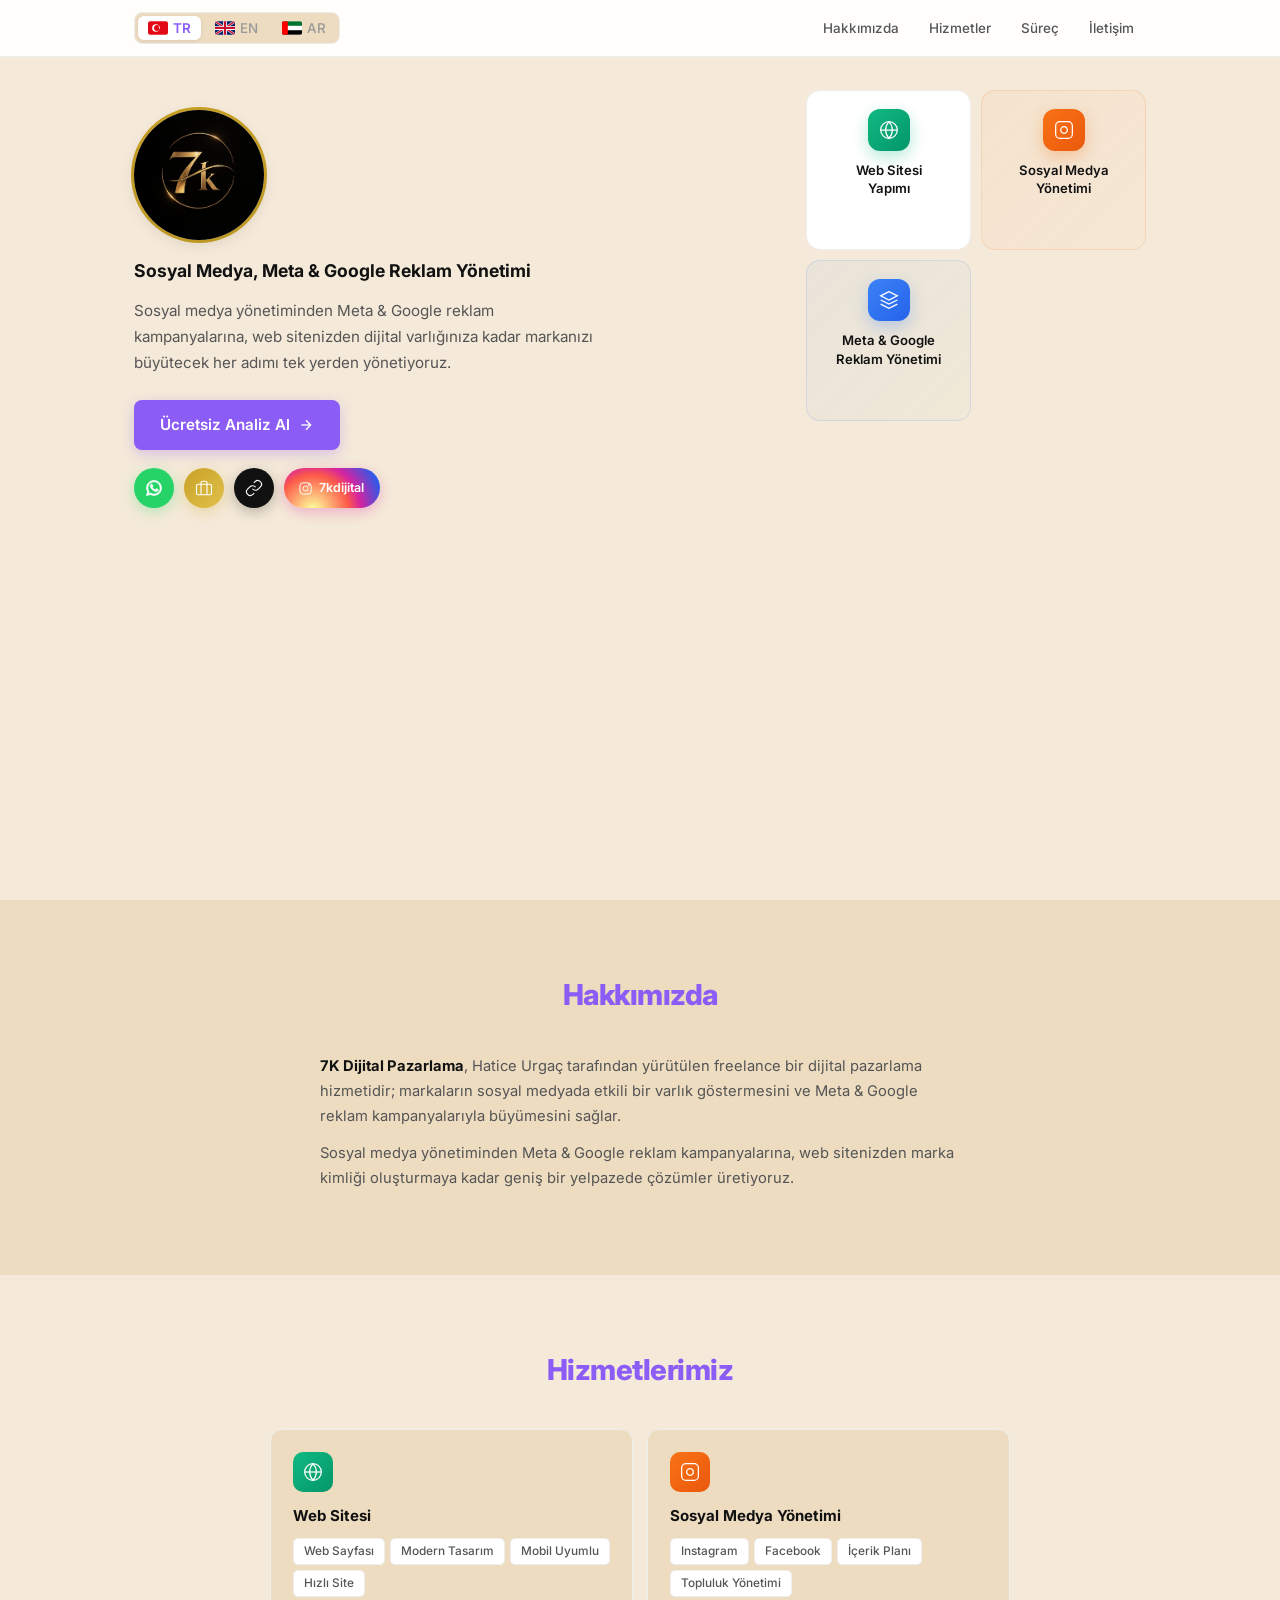
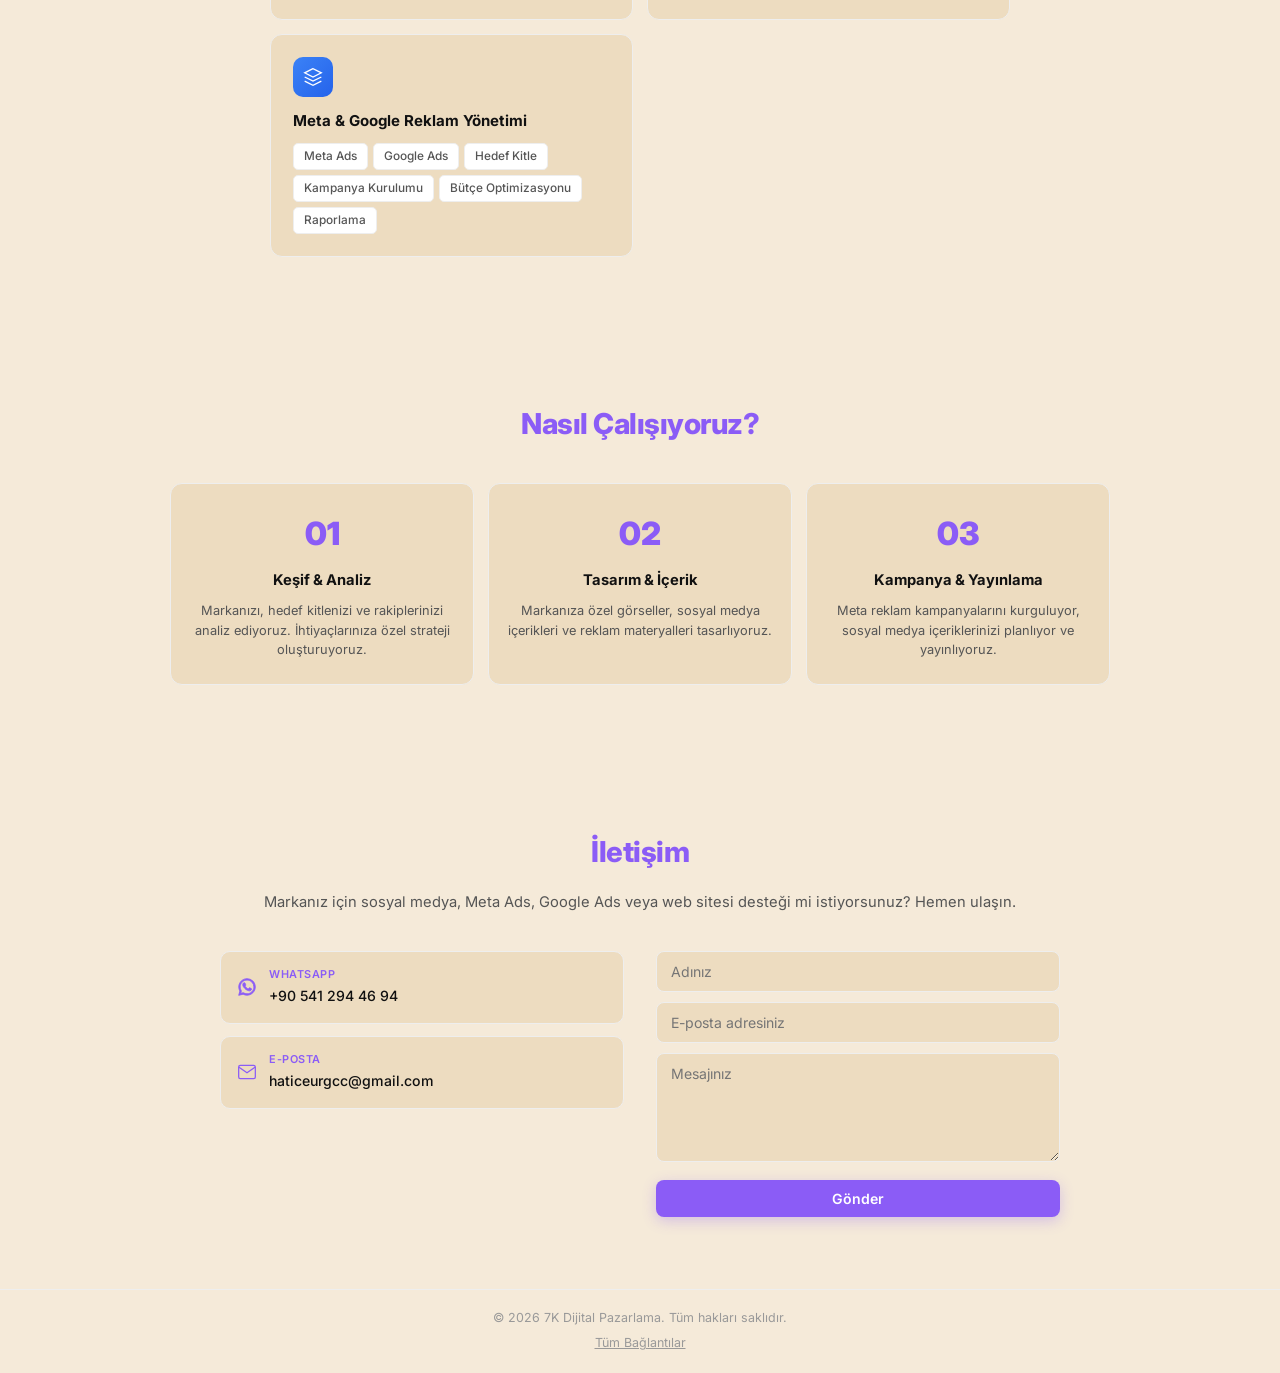
==== commit 3eec9a4f: "gercek 7k logosu eklendi (siyah zemin + altin 7k, daire cerceveli) - assets/7k-logo.jpg eklendi, gec" ====
--- a/index.html
+++ b/index.html
@@ -10,11 +10,11 @@
     <meta property="og:type" content="website">
     <meta property="og:locale" content="tr_TR">
     <meta property="og:url" content="https://distylta.com/">
-    <meta property="og:image" content="https://distylta.com/assets/7k-logo.svg">
+    <meta property="og:image" content="https://distylta.com/assets/7k-logo.jpg">
     <meta name="twitter:card" content="summary_large_image">
     <meta name="twitter:title" content="7K Dijital Pazarlama | Sosyal Medya, Meta & Google Reklam Yönetimi">
     <meta name="twitter:description" content="Sosyal medya yönetimi, Meta reklam ve Google Ads kampanyalarıyla markanızı bir adım öne taşıyoruz.">
-    <meta name="twitter:image" content="https://distylta.com/assets/7k-logo.svg">
+    <meta name="twitter:image" content="https://distylta.com/assets/7k-logo.jpg">
     <link rel="icon" type="image/svg+xml" href="assets/favicon.svg">
     <link rel="canonical" href="https://distylta.com/">
     <title>7K Dijital Pazarlama | Sosyal Medya, Meta & Google Reklam Yönetimi</title>
@@ -25,7 +25,7 @@
       "@type": "Organization",
       "name": "7K Dijital Pazarlama",
       "url": "https://distylta.com/",
-      "logo": "https://distylta.com/assets/7k-logo.svg",
+      "logo": "https://distylta.com/assets/7k-logo.jpg",
       "description": "Sosyal medya yönetimi, Meta reklam ve Google Ads yönetimi, web sitesi hizmetleri.",
       "sameAs": [
         "https://instagram.com/7kdijital"
@@ -101,7 +101,7 @@
     <section class="hero" id="hero">
         <div class="hero-content">
             <div class="hero-logo">
-                <img src="assets/7k-logo.svg" alt="7K Dijital Pazarlama" class="hero-logo-img">
+                <img src="assets/7k-logo.jpg" alt="7K Dijital Pazarlama" class="hero-logo-img">
             </div>
             <h1 class="hero-title" data-i18n="hero-title">Sosyal Medya, Meta & Google Reklam Yönetimi</h1>
             <p class="hero-desc" data-i18n="hero-desc">Sosyal medya yönetiminden Meta & Google reklam kampanyalarına, web sitenizden dijital varlığınıza kadar markanızı büyütecek her adımı tek yerden yönetiyoruz.</p>
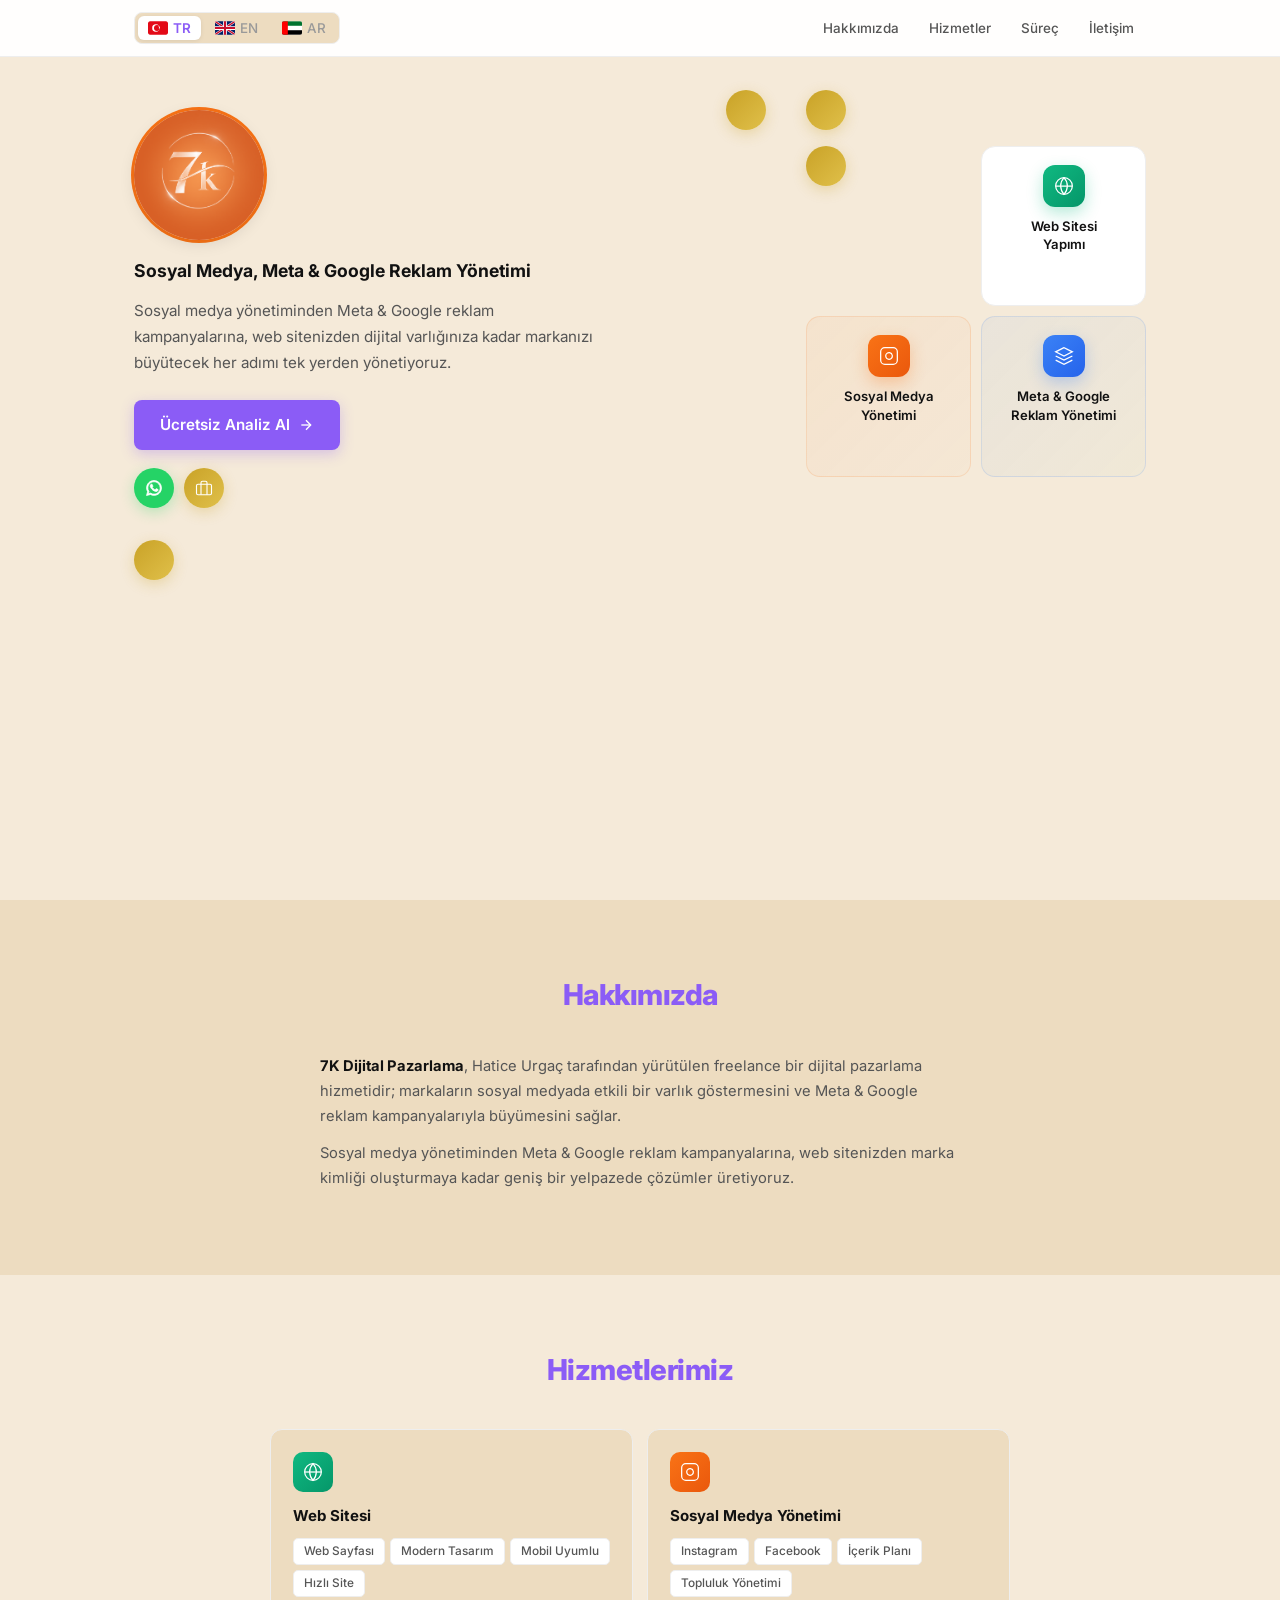
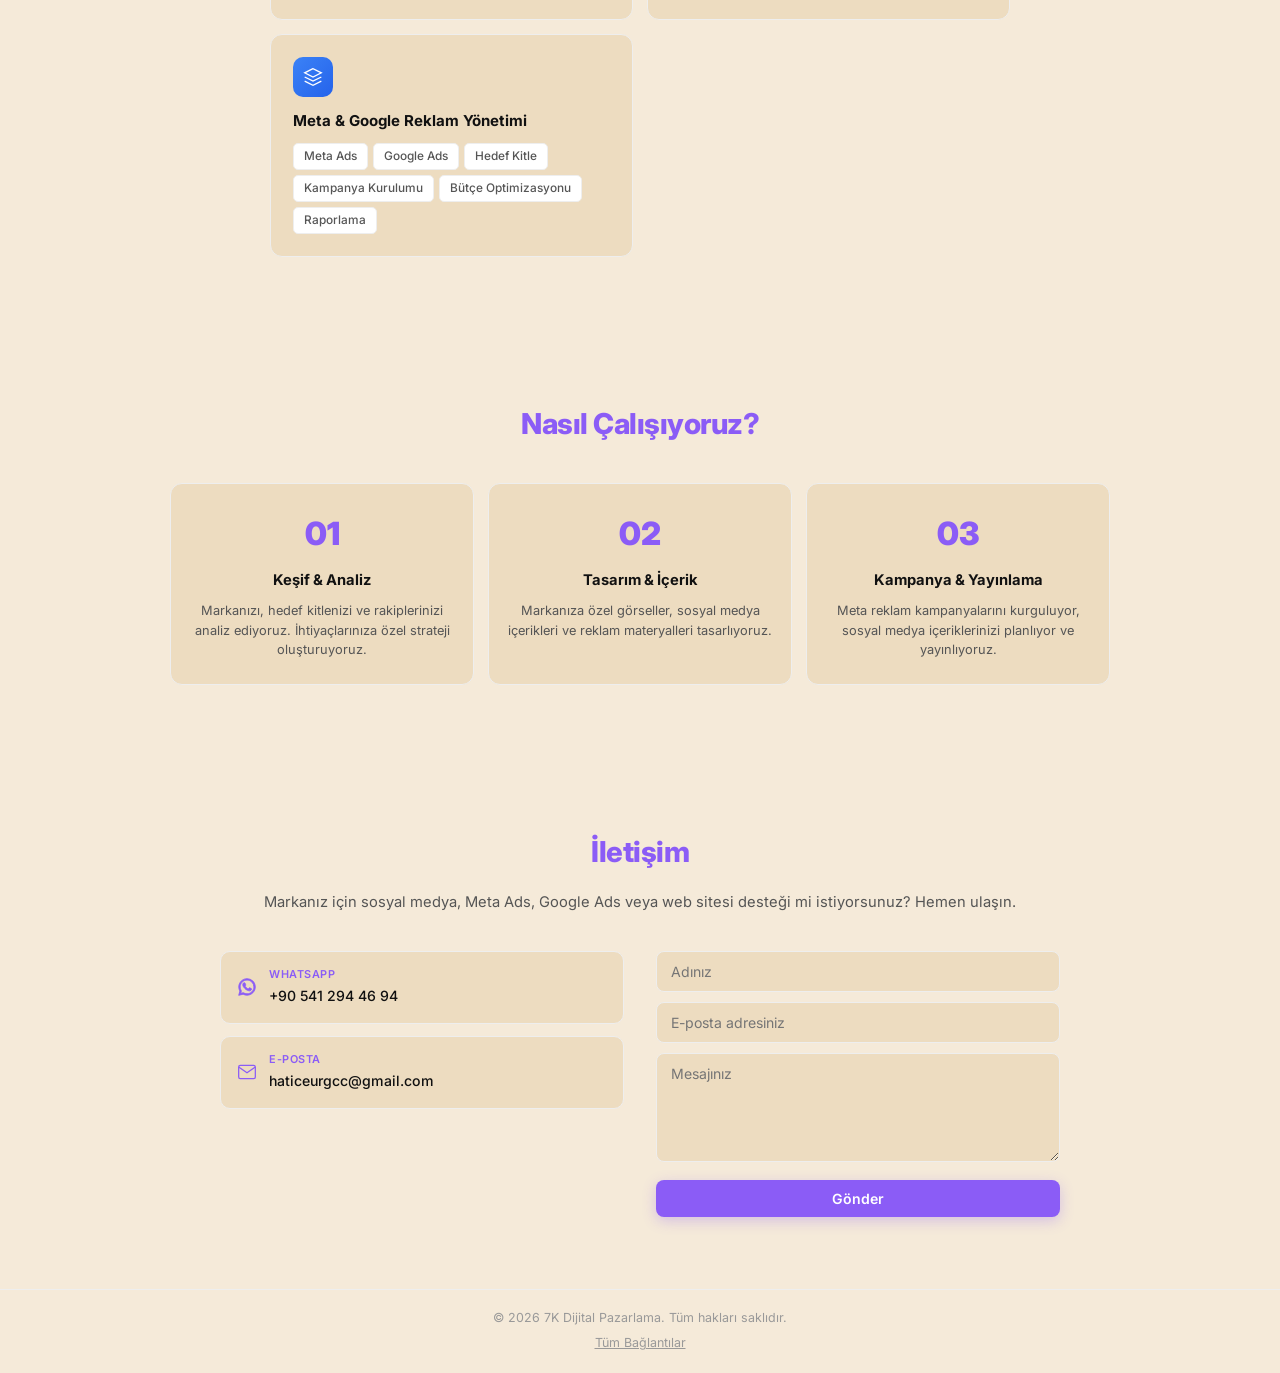
==== commit 09d1e7d5: "Clean up footer links and icons Removed unused links and icons from the footer section." ====
--- a/index.html
+++ b/index.html
@@ -115,14 +115,7 @@
                 </a>
                 <a href="portfoy.html" class="btn btn-icon btn-portfolio" aria-label="Portfolyo">
                     <svg viewBox="0 0 24 24" width="18" height="18" fill="none" stroke="currentColor" stroke-width="1.5"><rect x="2" y="7" width="20" height="14" rx="2"/><path d="M16 21V5a2 2 0 0 0-2-2h-4a2 2 0 0 0-2 2v16"/></svg>
-                </a>
-                <a href="links.html" class="btn btn-icon btn-links" aria-label="Tüm Bağlantılar">
-                    <svg viewBox="0 0 24 24" width="18" height="18" fill="none" stroke="currentColor" stroke-width="1.5"><path d="M10 13a5 5 0 0 0 7.54.54l3-3a5 5 0 0 0-7.07-7.07l-1.72 1.71"/><path d="M14 11a5 5 0 0 0-7.54-.54l-3 3a5 5 0 0 0 7.07 7.07l1.71-1.71"/></svg>
-                </a>
-                <a href="https://instagram.com/7kdijital" target="_blank" rel="noopener" class="btn btn-instagram-pill" aria-label="Instagram - 7kdijital">
-                    <svg viewBox="0 0 24 24" width="15" height="15" fill="none" stroke="currentColor" stroke-width="1.5"><rect x="3" y="3" width="18" height="18" rx="5"/><circle cx="12" cy="12" r="4"/><circle cx="17.5" cy="6.5" r="1"/></svg>
-                    <span>7kdijital</span>
-                </a>
+               
             </div>
         </div>
         <div class="hero-visual">
--- a/style.css
+++ b/style.css
@@ -200,7 +200,7 @@
     height: clamp(90px, 8vw + 60px, 130px);
     object-fit: cover;
     border-radius: 50%;
-    box-shadow: 0 4px 16px rgba(0, 0, 0, 0.1), 0 0 0 3px #c9a227;
+    box-shadow: 0 4px 16px rgba(0, 0, 0, 0.1), 0 0 0 3px #f97316;
 }
 
 .hero-title,
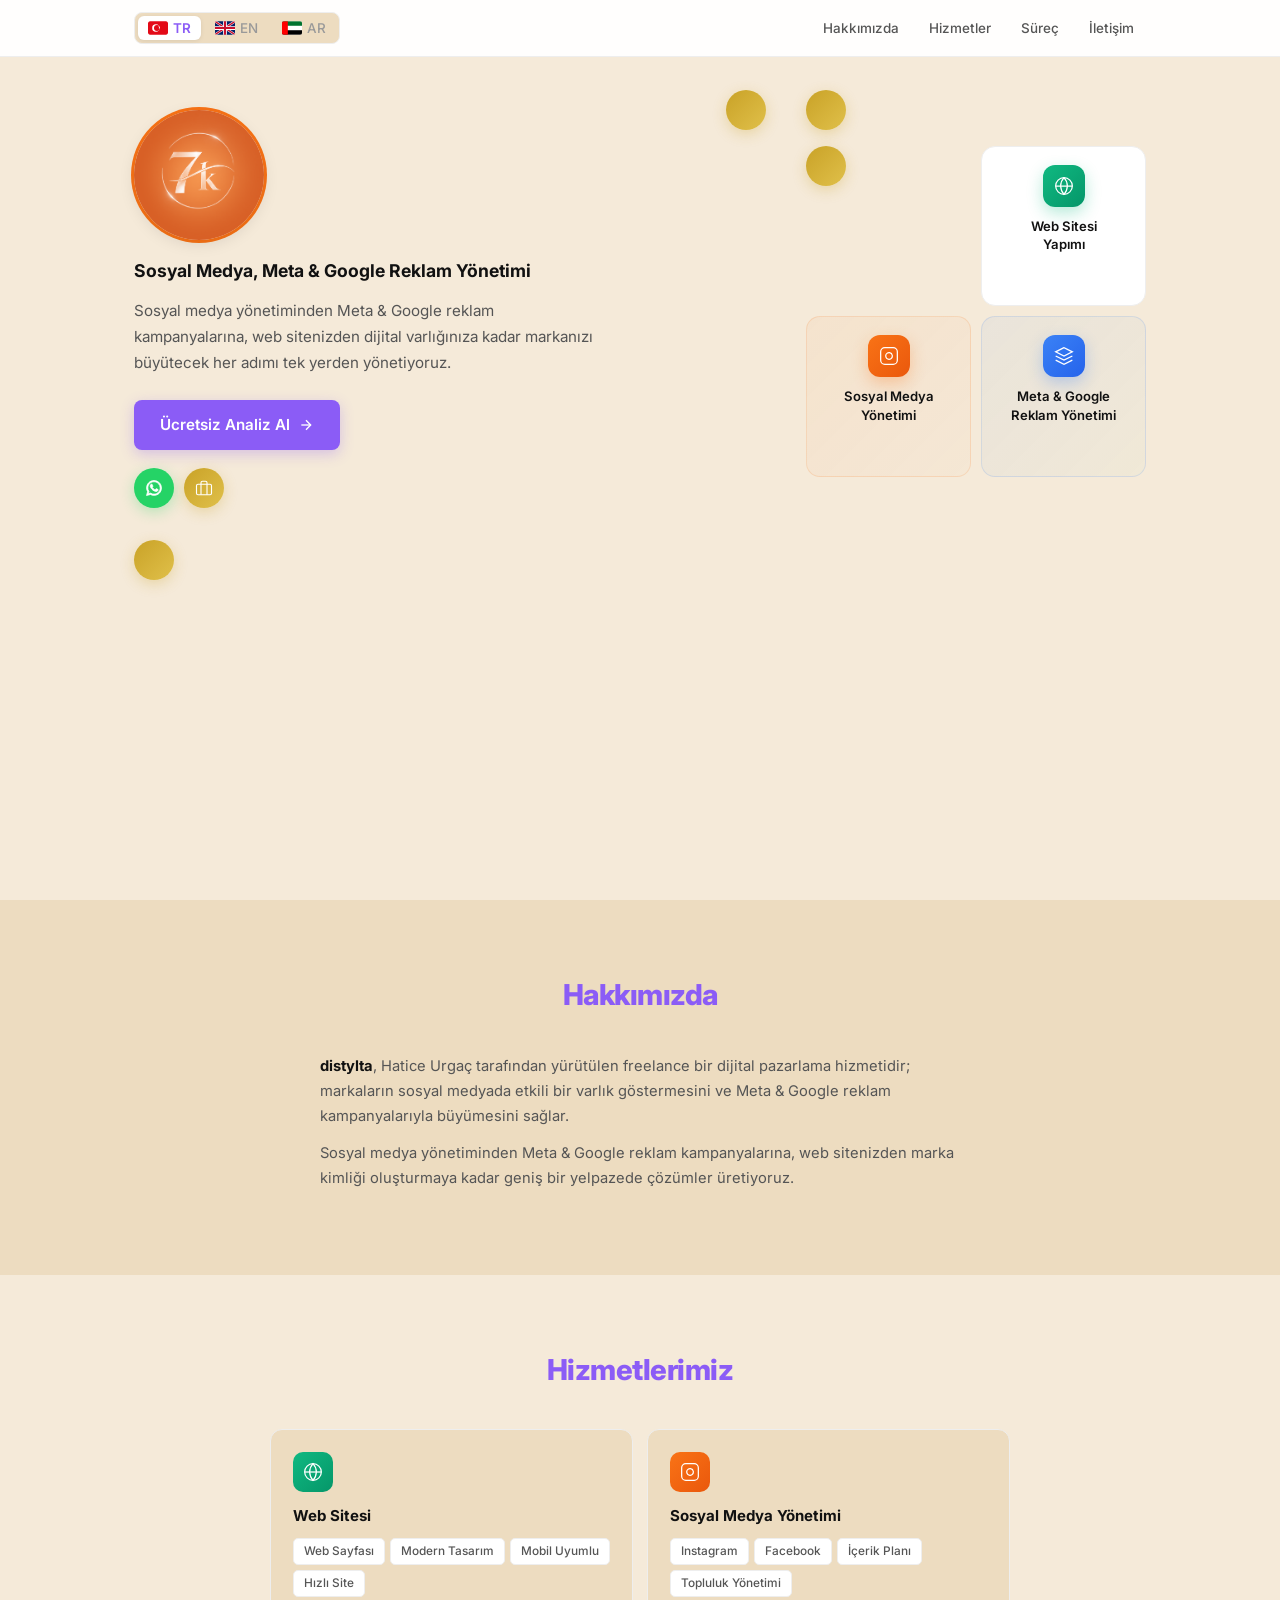
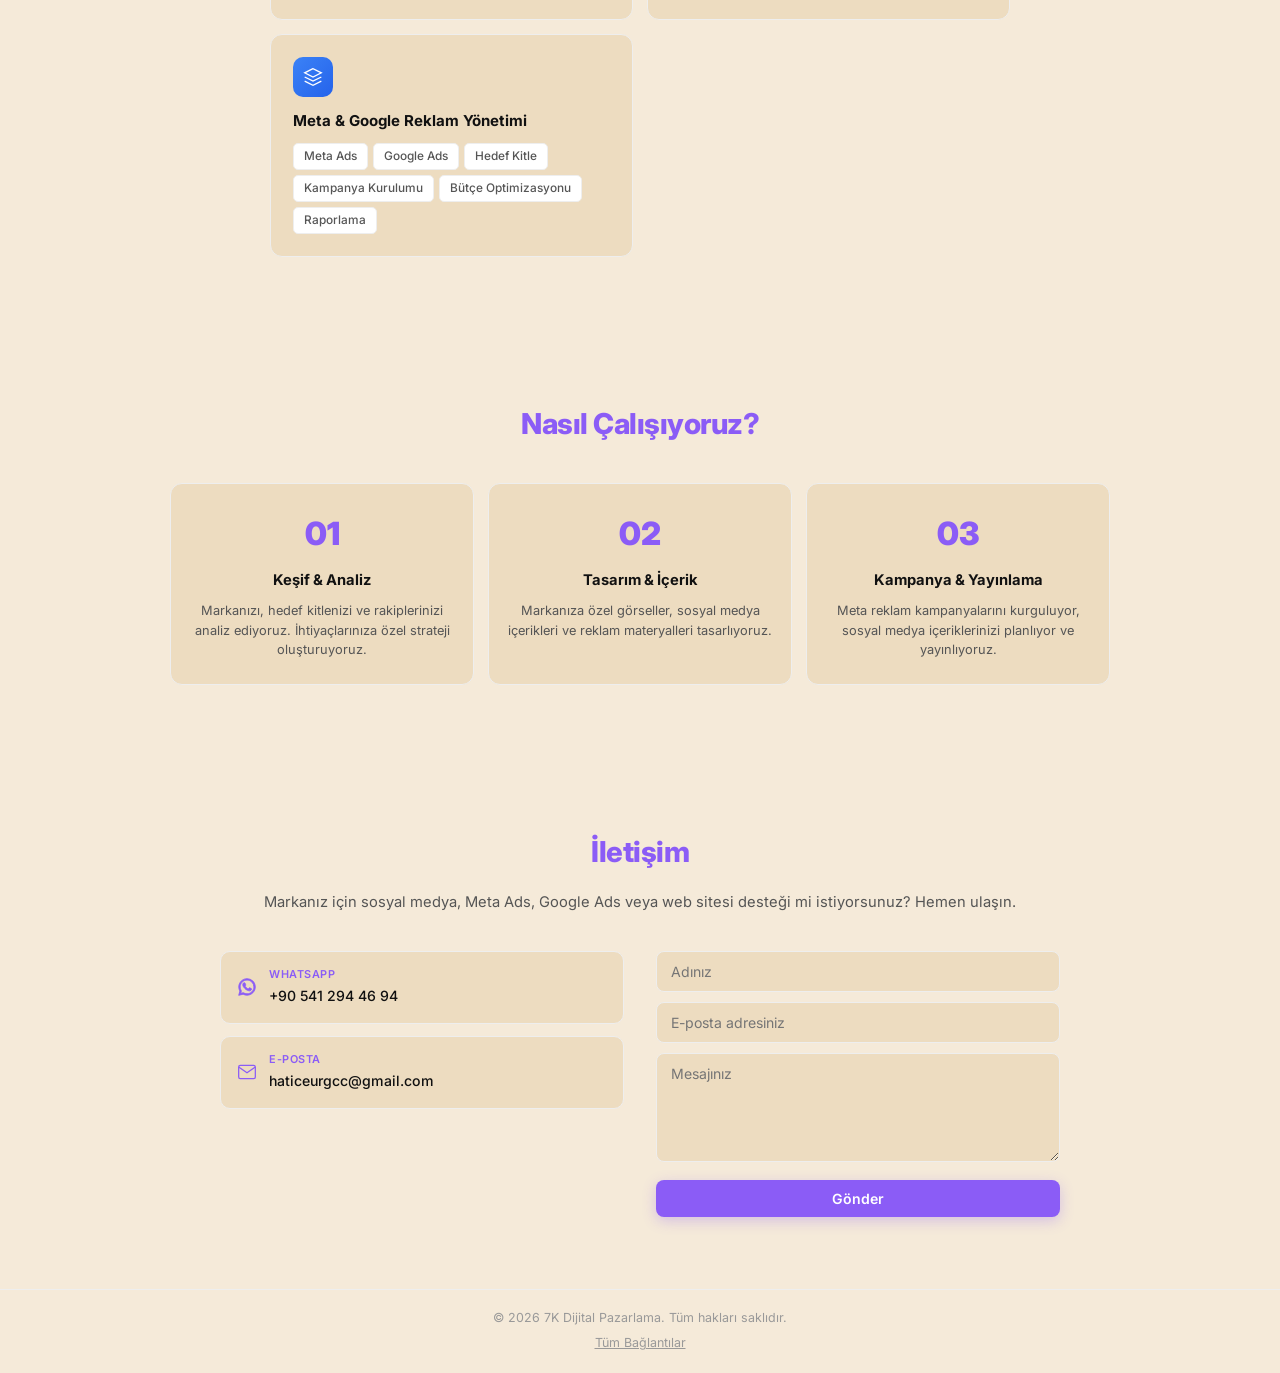
==== commit 1850173f: "Update meta tags and title for branding" ====
--- a/index.html
+++ b/index.html
@@ -3,9 +3,9 @@
 <head>
     <meta charset="UTF-8">
     <meta name="viewport" content="width=device-width, initial-scale=1.0">
-    <meta name="description" content="7K Dijital Pazarlama - Sosyal medya yönetimi, Meta reklam ve Google Ads yönetimi, web sitesi hizmetleri. Markanızı dijitalde öne taşıyoruz.">
+    <meta name="description" content="distylta- Sosyal medya yönetimi, Meta reklam ve Google Ads yönetimi, web sitesi hizmetleri. Markanızı dijitalde öne taşıyoruz.">
     <meta name="keywords" content="sosyal medya yönetimi, Meta reklam yönetimi, Google Ads, Google reklam yönetimi, marka kimliği, web sitesi tasarımı, 7k dijital pazarlama">
-    <meta property="og:title" content="7K Dijital Pazarlama | Sosyal Medya, Meta & Google Reklam Yönetimi">
+    <meta property="og:title" content="distylta | Sosyal Medya, Meta & Google Reklam Yönetimi">
     <meta property="og:description" content="Sosyal medya yönetimi, Meta reklam ve Google Ads kampanyalarıyla markanızı bir adım öne taşıyoruz.">
     <meta property="og:type" content="website">
     <meta property="og:locale" content="tr_TR">
@@ -17,18 +17,18 @@
     <meta name="twitter:image" content="https://distylta.com/assets/7k-logo.jpg">
     <link rel="icon" type="image/svg+xml" href="assets/favicon.svg">
     <link rel="canonical" href="https://distylta.com/">
-    <title>7K Dijital Pazarlama | Sosyal Medya, Meta & Google Reklam Yönetimi</title>
+    <title>distylta| Sosyal Medya, Meta & Google Reklam Yönetimi</title>
     <link rel="stylesheet" href="style.css">
     <script type="application/ld+json">
     {
       "@context": "https://schema.org",
       "@type": "Organization",
-      "name": "7K Dijital Pazarlama",
+      "name": "distylta",
       "url": "https://distylta.com/",
       "logo": "https://distylta.com/assets/7k-logo.jpg",
       "description": "Sosyal medya yönetimi, Meta reklam ve Google Ads yönetimi, web sitesi hizmetleri.",
       "sameAs": [
-        "https://instagram.com/7kdijital"
+        "https://instagram.com/distylta"
       ]
     }
     </script>
@@ -101,7 +101,7 @@
     <section class="hero" id="hero">
         <div class="hero-content">
             <div class="hero-logo">
-                <img src="assets/7k-logo.jpg" alt="7K Dijital Pazarlama" class="hero-logo-img">
+                <img src="assets/7k-logo.jpg" alt="distylta" class="hero-logo-img">
             </div>
             <h1 class="hero-title" data-i18n="hero-title">Sosyal Medya, Meta & Google Reklam Yönetimi</h1>
             <p class="hero-desc" data-i18n="hero-desc">Sosyal medya yönetiminden Meta & Google reklam kampanyalarına, web sitenizden dijital varlığınıza kadar markanızı büyütecek her adımı tek yerden yönetiyoruz.</p>
@@ -159,7 +159,7 @@
             <h2 class="section-title" data-i18n="section-about">Hakkımızda</h2>
             <div class="about-grid">
                 <div class="about-text">
-                    <p data-i18n="about-p1"><strong>7K Dijital Pazarlama</strong>, Hatice Urgaç tarafından yürütülen freelance
+                    <p data-i18n="about-p1"><strong>distylta</strong>, Hatice Urgaç tarafından yürütülen freelance
                         bir dijital pazarlama hizmetidir; markaların sosyal medyada etkili bir varlık göstermesini ve Meta & Google reklam kampanyalarıyla büyümesini sağlar.</p>
                     <p data-i18n="about-p2">Sosyal medya yönetiminden Meta & Google reklam kampanyalarına, web sitenizden marka kimliği oluşturmaya kadar geniş bir yelpazede çözümler üretiyoruz.</p>
                 </div>
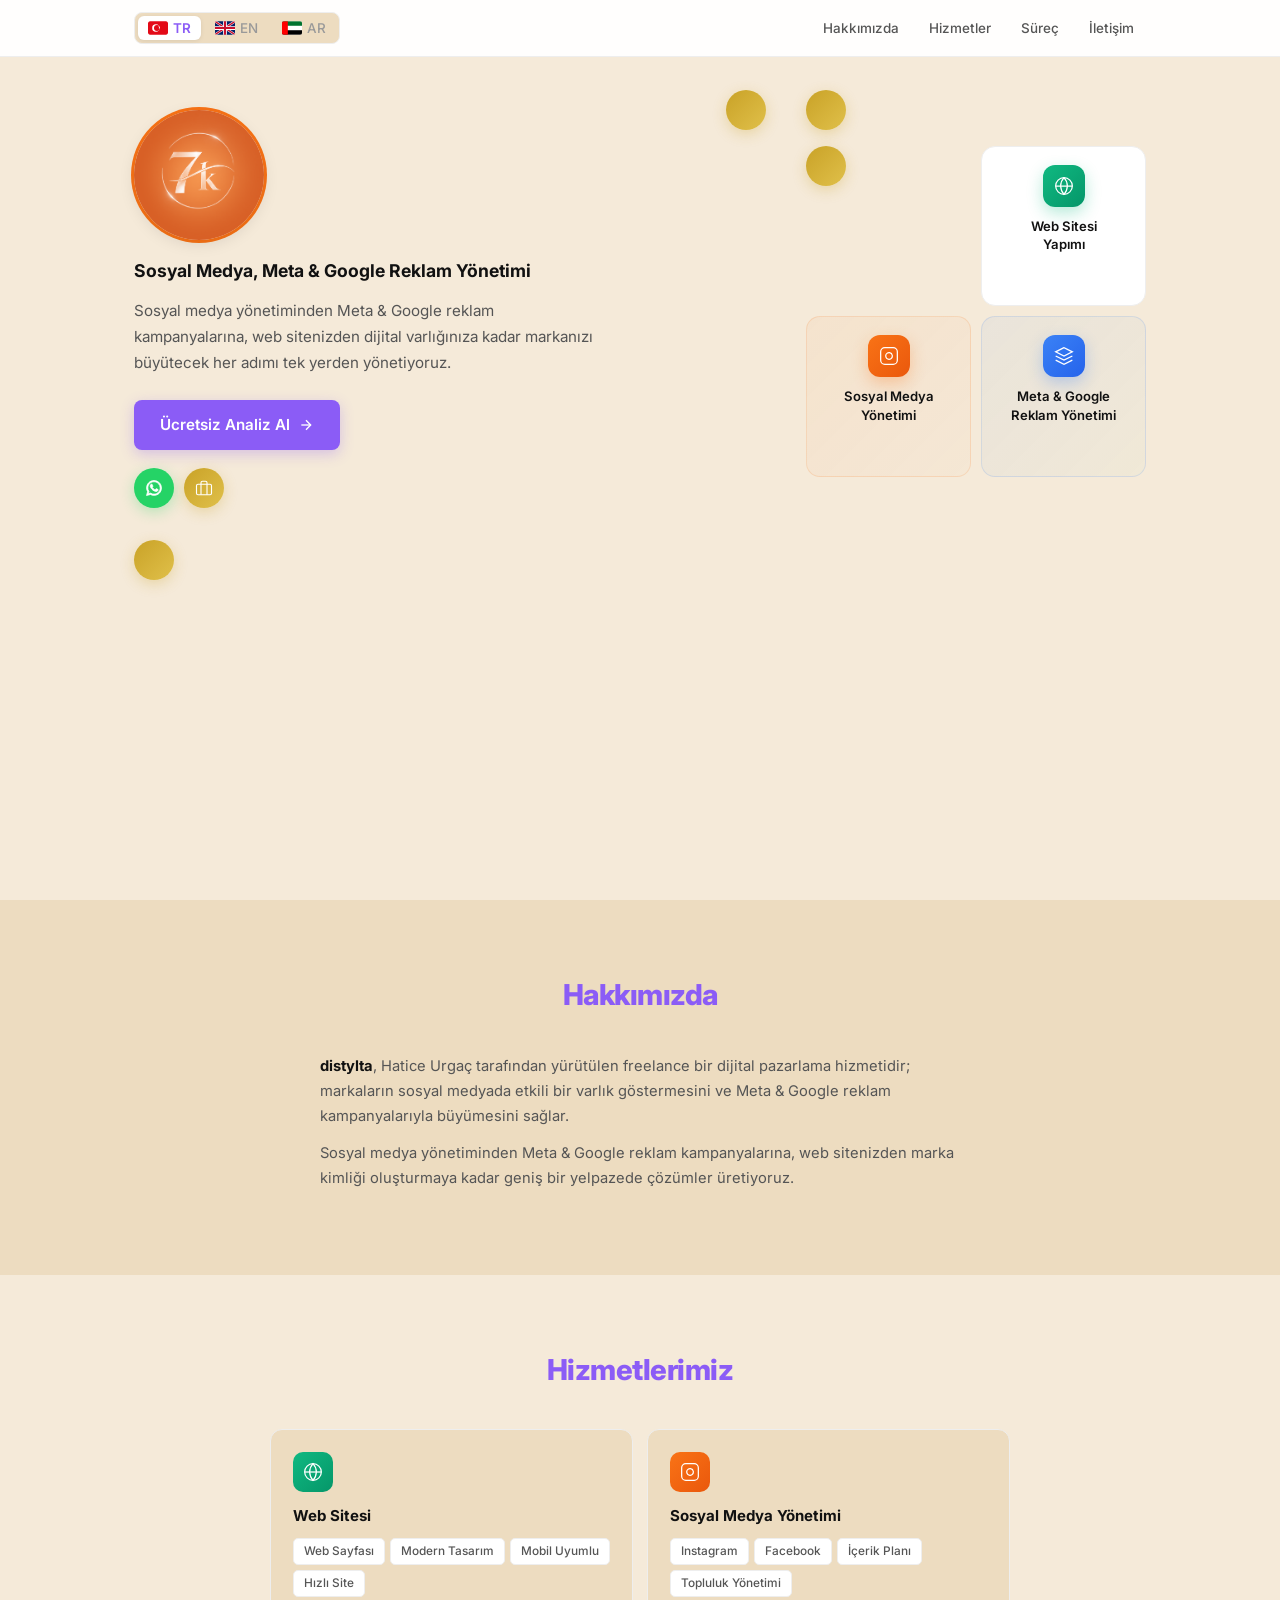
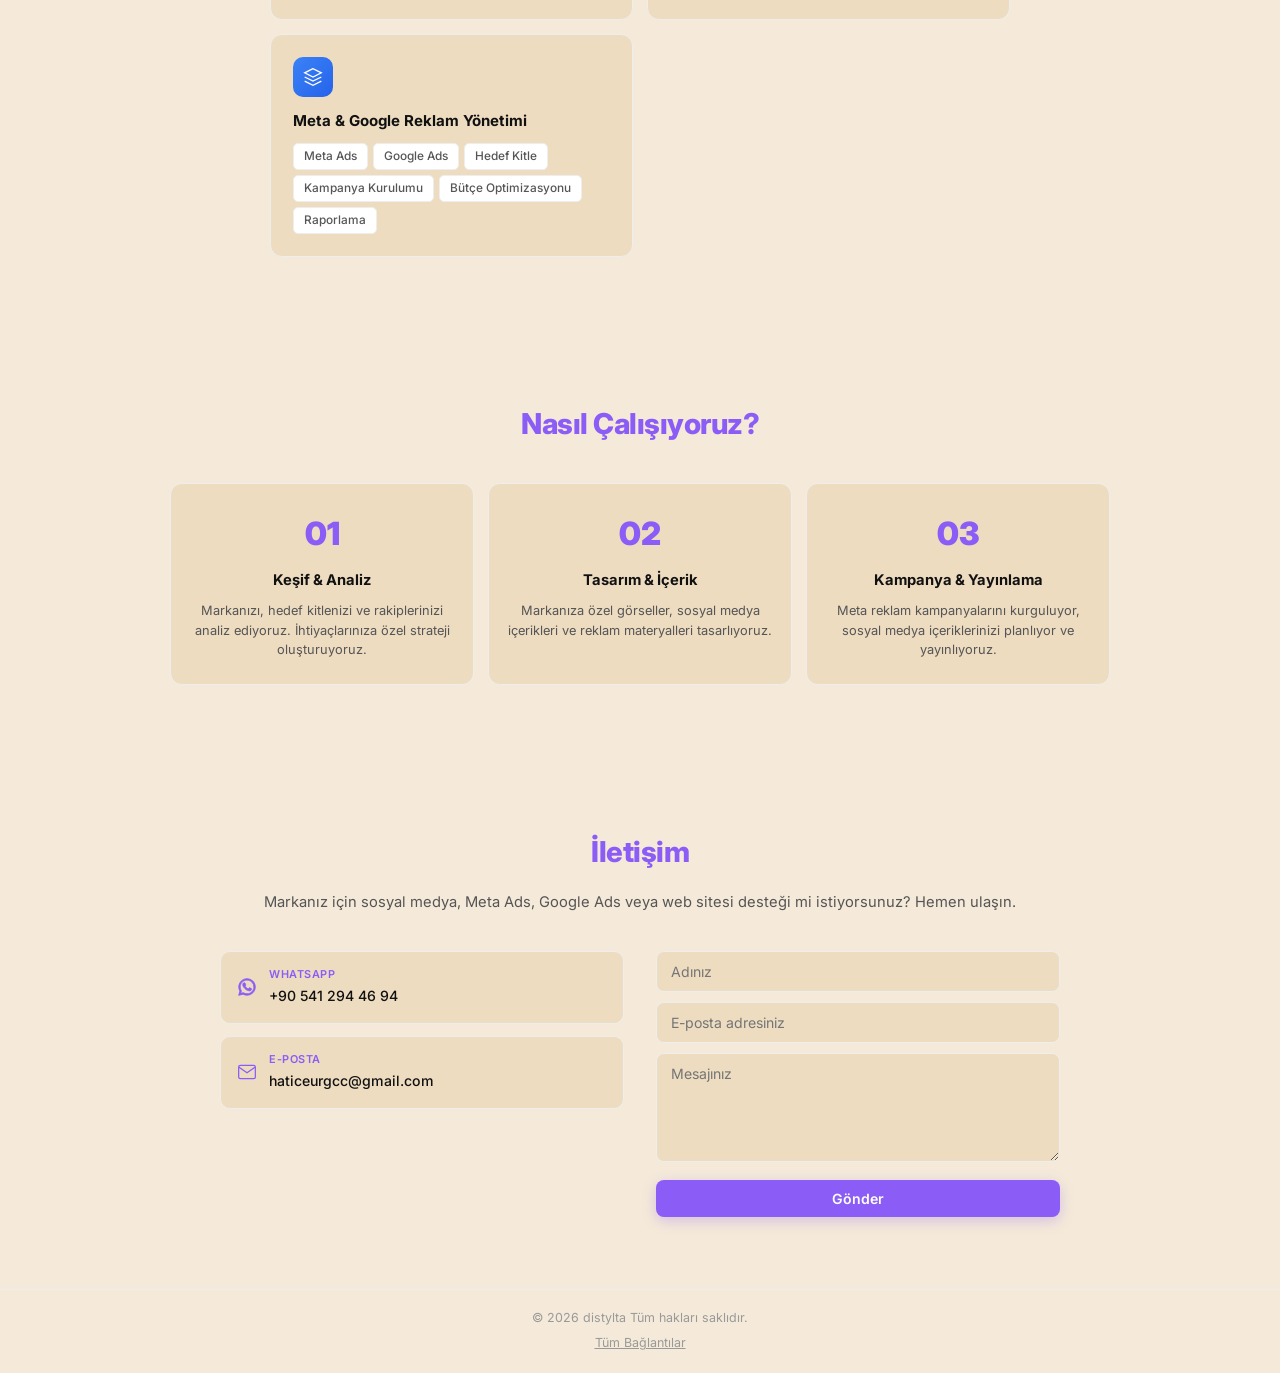
==== commit e70aad1d: "Update footer copyright text and company name" ====
--- a/index.html
+++ b/index.html
@@ -296,7 +296,7 @@
 
     <footer class="footer">
         <div class="container">
-            <p data-i18n="footer">&copy; 2026 7K Dijital Pazarlama. Tüm hakları saklıdır.</p>
+            <p data-i18n="footer">&copy; 2026 distylta Tüm hakları saklıdır.</p>
             <a href="links.html" class="footer-links-link">Tüm Bağlantılar</a>
         </div>
     </footer>
